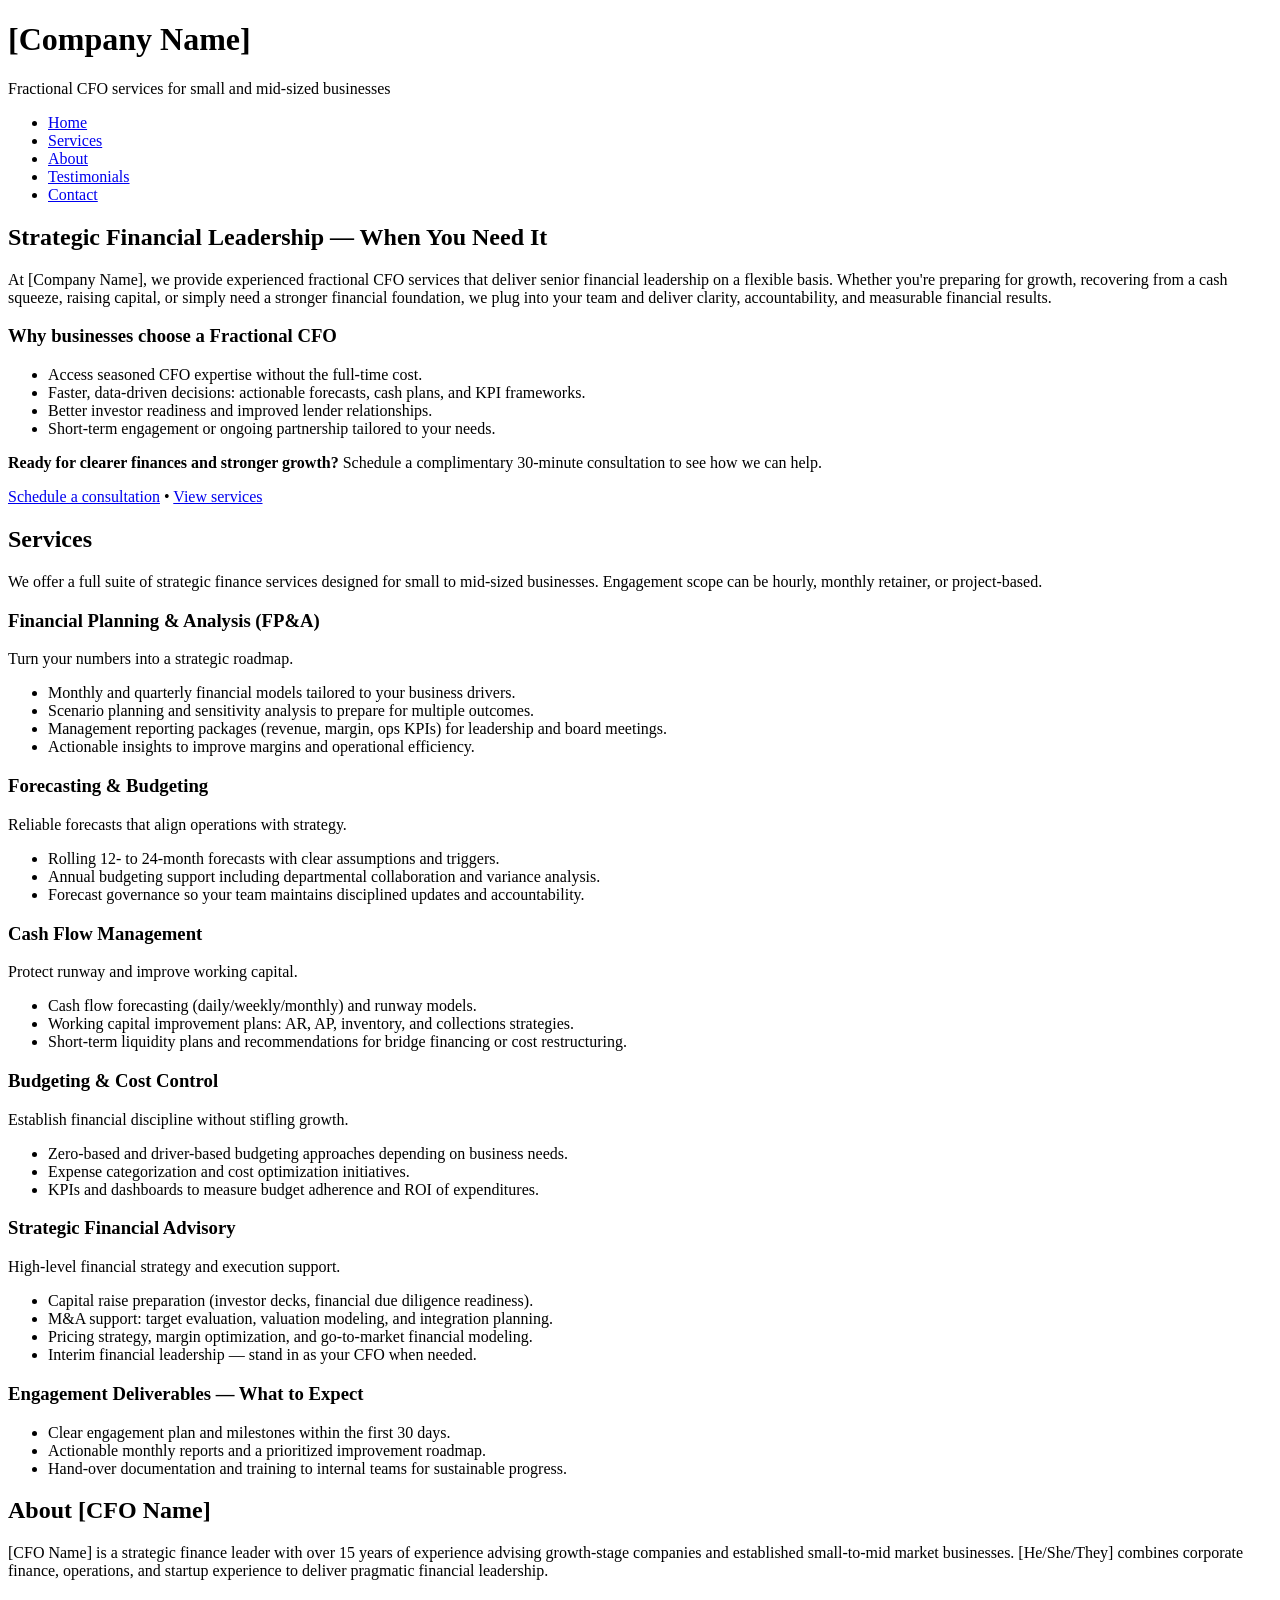
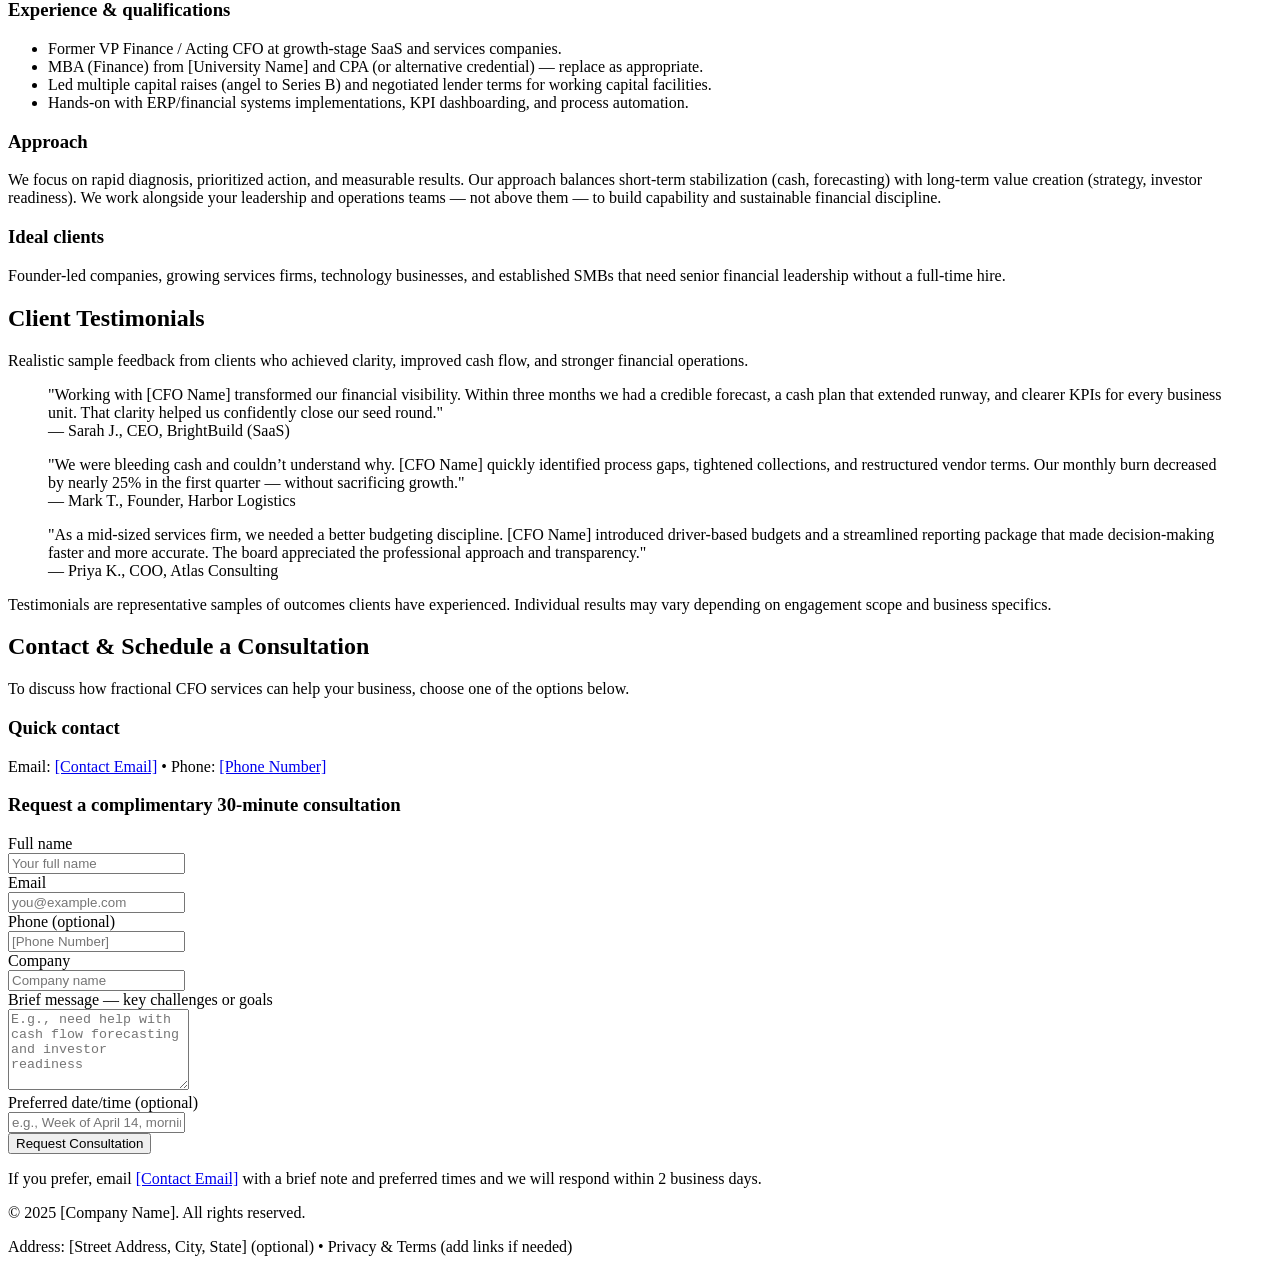
==== index.html @ fddc2f03 "Update and rename CFO Website.html to index.html" ====
<!doctype html>
<html lang="en">
<head>
  <meta charset="utf-8" />
  <meta name="viewport" content="width=device-width,initial-scale=1" />
  <title>Fractional CFO Services — [CFO Name] | [Company Name]</title>
  <meta name="description" content="Fractional CFO services for small and mid-sized businesses: financial planning, forecasting, cash flow management, budgeting, and strategic financial leadership. Schedule a consultation with [CFO Name] at [Company Name]." />
</head>
<body>
  <!-- Header / Navigation -->
  <header>
    <h1>[Company Name]</h1>
    <p>Fractional CFO services for small and mid-sized businesses</p>
    <nav aria-label="Main navigation">
      <ul>
        <li><a href="#home">Home</a></li>
        <li><a href="#services">Services</a></li>
        <li><a href="#about">About</a></li>
        <li><a href="#testimonials">Testimonials</a></li>
        <li><a href="#contact">Contact</a></li>
      </ul>
    </nav>
  </header>

  <main>
    <!-- Homepage -->
    <section id="home" aria-labelledby="home-heading">
      <h2 id="home-heading">Strategic Financial Leadership — When You Need It</h2>
      <p>
        At [Company Name], we provide experienced fractional CFO services that deliver senior financial leadership on a flexible basis.
        Whether you're preparing for growth, recovering from a cash squeeze, raising capital, or simply need a stronger financial foundation,
        we plug into your team and deliver clarity, accountability, and measurable financial results.
      </p>

      <h3>Why businesses choose a Fractional CFO</h3>
      <ul>
        <li>Access seasoned CFO expertise without the full-time cost.</li>
        <li>Faster, data-driven decisions: actionable forecasts, cash plans, and KPI frameworks.</li>
        <li>Better investor readiness and improved lender relationships.</li>
        <li>Short-term engagement or ongoing partnership tailored to your needs.</li>
      </ul>

      <p><strong>Ready for clearer finances and stronger growth?</strong> Schedule a complimentary 30-minute consultation to see how we can help.</p>
      <p>
        <a href="#contact">Schedule a consultation</a> • <a href="#services">View services</a>
      </p>
    </section>

    <!-- Services -->
    <section id="services" aria-labelledby="services-heading">
      <h2 id="services-heading">Services</h2>
      <p>We offer a full suite of strategic finance services designed for small to mid-sized businesses. Engagement scope can be hourly, monthly retainer, or project-based.</p>

      <article aria-labelledby="service-fin-plan">
        <h3 id="service-fin-plan">Financial Planning & Analysis (FP&A)</h3>
        <p>Turn your numbers into a strategic roadmap.</p>
        <ul>
          <li>Monthly and quarterly financial models tailored to your business drivers.</li>
          <li>Scenario planning and sensitivity analysis to prepare for multiple outcomes.</li>
          <li>Management reporting packages (revenue, margin, ops KPIs) for leadership and board meetings.</li>
          <li>Actionable insights to improve margins and operational efficiency.</li>
        </ul>
      </article>

      <article aria-labelledby="service-forecast">
        <h3 id="service-forecast">Forecasting & Budgeting</h3>
        <p>Reliable forecasts that align operations with strategy.</p>
        <ul>
          <li>Rolling 12- to 24-month forecasts with clear assumptions and triggers.</li>
          <li>Annual budgeting support including departmental collaboration and variance analysis.</li>
          <li>Forecast governance so your team maintains disciplined updates and accountability.</li>
        </ul>
      </article>

      <article aria-labelledby="service-cash">
        <h3 id="service-cash">Cash Flow Management</h3>
        <p>Protect runway and improve working capital.</p>
        <ul>
          <li>Cash flow forecasting (daily/weekly/monthly) and runway models.</li>
          <li>Working capital improvement plans: AR, AP, inventory, and collections strategies.</li>
          <li>Short-term liquidity plans and recommendations for bridge financing or cost restructuring.</li>
        </ul>
      </article>

      <article aria-labelledby="service-budgeting">
        <h3 id="service-budgeting">Budgeting & Cost Control</h3>
        <p>Establish financial discipline without stifling growth.</p>
        <ul>
          <li>Zero-based and driver-based budgeting approaches depending on business needs.</li>
          <li>Expense categorization and cost optimization initiatives.</li>
          <li>KPIs and dashboards to measure budget adherence and ROI of expenditures.</li>
        </ul>
      </article>

      <article aria-labelledby="service-strategic">
        <h3 id="service-strategic">Strategic Financial Advisory</h3>
        <p>High-level financial strategy and execution support.</p>
        <ul>
          <li>Capital raise preparation (investor decks, financial due diligence readiness).</li>
          <li>M&A support: target evaluation, valuation modeling, and integration planning.</li>
          <li>Pricing strategy, margin optimization, and go-to-market financial modeling.</li>
          <li>Interim financial leadership — stand in as your CFO when needed.</li>
        </ul>
      </article>

      <article aria-labelledby="service-deliverables">
        <h3 id="service-deliverables">Engagement Deliverables — What to Expect</h3>
        <ul>
          <li>Clear engagement plan and milestones within the first 30 days.</li>
          <li>Actionable monthly reports and a prioritized improvement roadmap.</li>
          <li>Hand-over documentation and training to internal teams for sustainable progress.</li>
        </ul>
      </article>
    </section>

    <!-- About -->
    <section id="about" aria-labelledby="about-heading">
      <h2 id="about-heading">About [CFO Name]</h2>
      <p>
        [CFO Name] is a strategic finance leader with over 15 years of experience advising growth-stage companies and established small-to-mid market businesses.
        [He/She/They] combines corporate finance, operations, and startup experience to deliver pragmatic financial leadership.
      </p>

      <h3>Experience & qualifications</h3>
      <ul>
        <li>Former VP Finance / Acting CFO at growth-stage SaaS and services companies.</li>
        <li>MBA (Finance) from [University Name] and CPA (or alternative credential) — replace as appropriate.</li>
        <li>Led multiple capital raises (angel to Series B) and negotiated lender terms for working capital facilities.</li>
        <li>Hands-on with ERP/financial systems implementations, KPI dashboarding, and process automation.</li>
      </ul>

      <h3>Approach</h3>
      <p>
        We focus on rapid diagnosis, prioritized action, and measurable results. Our approach balances short-term stabilization (cash, forecasting) with long-term value creation
        (strategy, investor readiness). We work alongside your leadership and operations teams — not above them — to build capability and sustainable financial discipline.
      </p>

      <h3>Ideal clients</h3>
      <p>
        Founder-led companies, growing services firms, technology businesses, and established SMBs that need senior financial leadership without a full-time hire.
      </p>
    </section>

    <!-- Testimonials -->
    <section id="testimonials" aria-labelledby="testimonials-heading">
      <h2 id="testimonials-heading">Client Testimonials</h2>
      <p>Realistic sample feedback from clients who achieved clarity, improved cash flow, and stronger financial operations.</p>

      <blockquote>
        "Working with [CFO Name] transformed our financial visibility. Within three months we had a credible forecast, a cash plan that extended runway, and clearer KPIs for every business unit. That clarity helped us confidently close our seed round."
        <footer>— Sarah J., CEO, BrightBuild (SaaS) </footer>
      </blockquote>

      <blockquote>
        "We were bleeding cash and couldn’t understand why. [CFO Name] quickly identified process gaps, tightened collections, and restructured vendor terms. Our monthly burn decreased by nearly 25% in the first quarter — without sacrificing growth."
        <footer>— Mark T., Founder, Harbor Logistics</footer>
      </blockquote>

      <blockquote>
        "As a mid-sized services firm, we needed a better budgeting discipline. [CFO Name] introduced driver-based budgets and a streamlined reporting package that made decision-making faster and more accurate. The board appreciated the professional approach and transparency."
        <footer>— Priya K., COO, Atlas Consulting</footer>
      </blockquote>

      <p>Testimonials are representative samples of outcomes clients have experienced. Individual results may vary depending on engagement scope and business specifics.</p>
    </section>

    <!-- Contact -->
    <section id="contact" aria-labelledby="contact-heading">
      <h2 id="contact-heading">Contact & Schedule a Consultation</h2>
      <p>To discuss how fractional CFO services can help your business, choose one of the options below.</p>

      <h3>Quick contact</h3>
      <p>Email: <a href="mailto:[Contact Email]">[Contact Email]</a> • Phone: <a href="tel:[Phone Number]">[Phone Number]</a></p>

      <h3>Request a complimentary 30-minute consultation</h3>
      <form method="post" action="" aria-label="Consultation request form">
        <div>
          <label for="name">Full name</label><br />
          <input id="name" name="name" type="text" placeholder="Your full name" required />
        </div>

        <div>
          <label for="email">Email</label><br />
          <input id="email" name="email" type="email" placeholder="you@example.com" required />
        </div>

        <div>
          <label for="phone">Phone (optional)</label><br />
          <input id="phone" name="phone" type="tel" placeholder="[Phone Number]" />
        </div>

        <div>
          <label for="company">Company</label><br />
          <input id="company" name="company" type="text" placeholder="Company name" />
        </div>

        <div>
          <label for="message">Brief message — key challenges or goals</label><br />
          <textarea id="message" name="message" rows="5" placeholder="E.g., need help with cash flow forecasting and investor readiness"></textarea>
        </div>

        <div>
          <label for="preferred">Preferred date/time (optional)</label><br />
          <input id="preferred" name="preferred" type="text" placeholder="e.g., Week of April 14, mornings" />
        </div>

        <div>
          <!-- Note: No action is specified; implement server handling or add mailto link as needed -->
          <button type="submit">Request Consultation</button>
        </div>
      </form>

      <p>If you prefer, email <a href="mailto:[Contact Email]">[Contact Email]</a> with a brief note and preferred times and we will respond within 2 business days.</p>
    </section>
  </main>

  <!-- Footer -->
  <footer>
    <p>&copy; <span id="year">2025</span> [Company Name]. All rights reserved.</p>
    <p>
      Address: [Street Address, City, State] (optional) • Privacy & Terms (add links if needed)
    </p>
  </footer>

  <!-- End of document -->
</body>
</html>
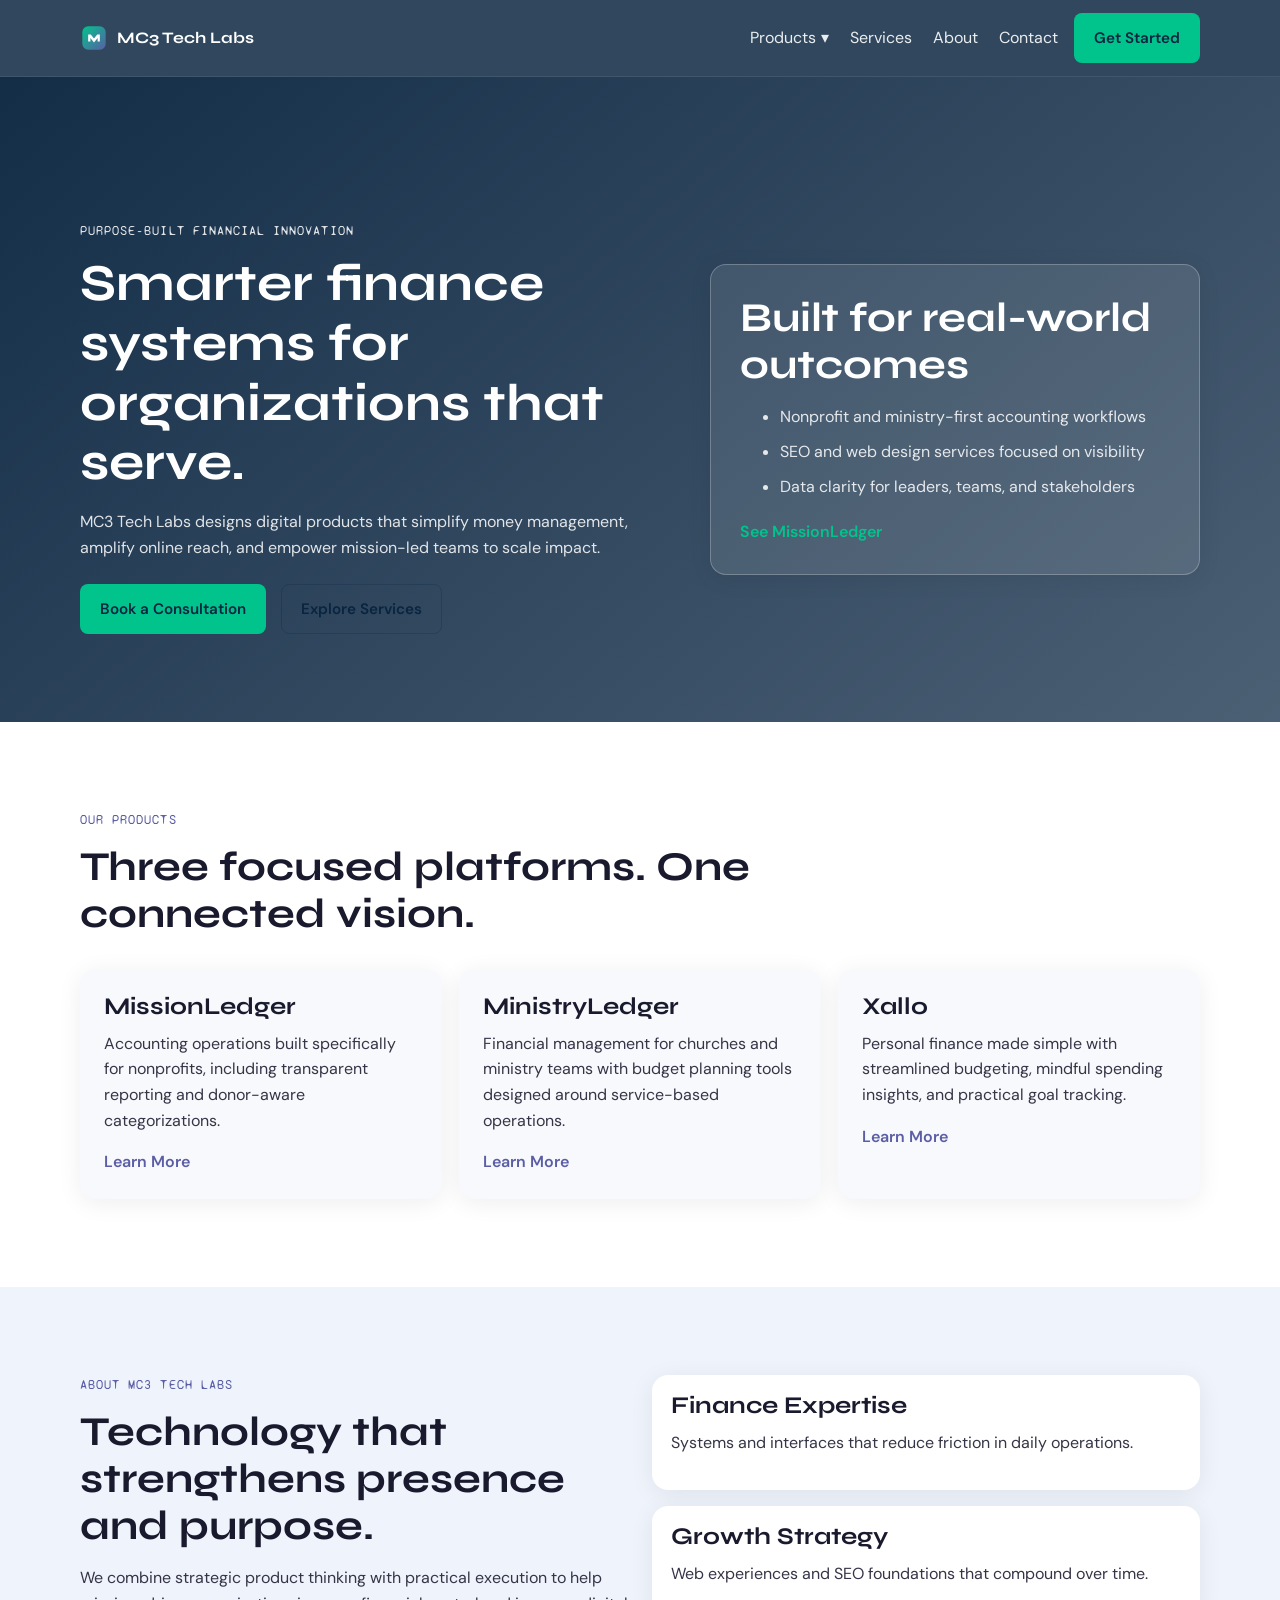
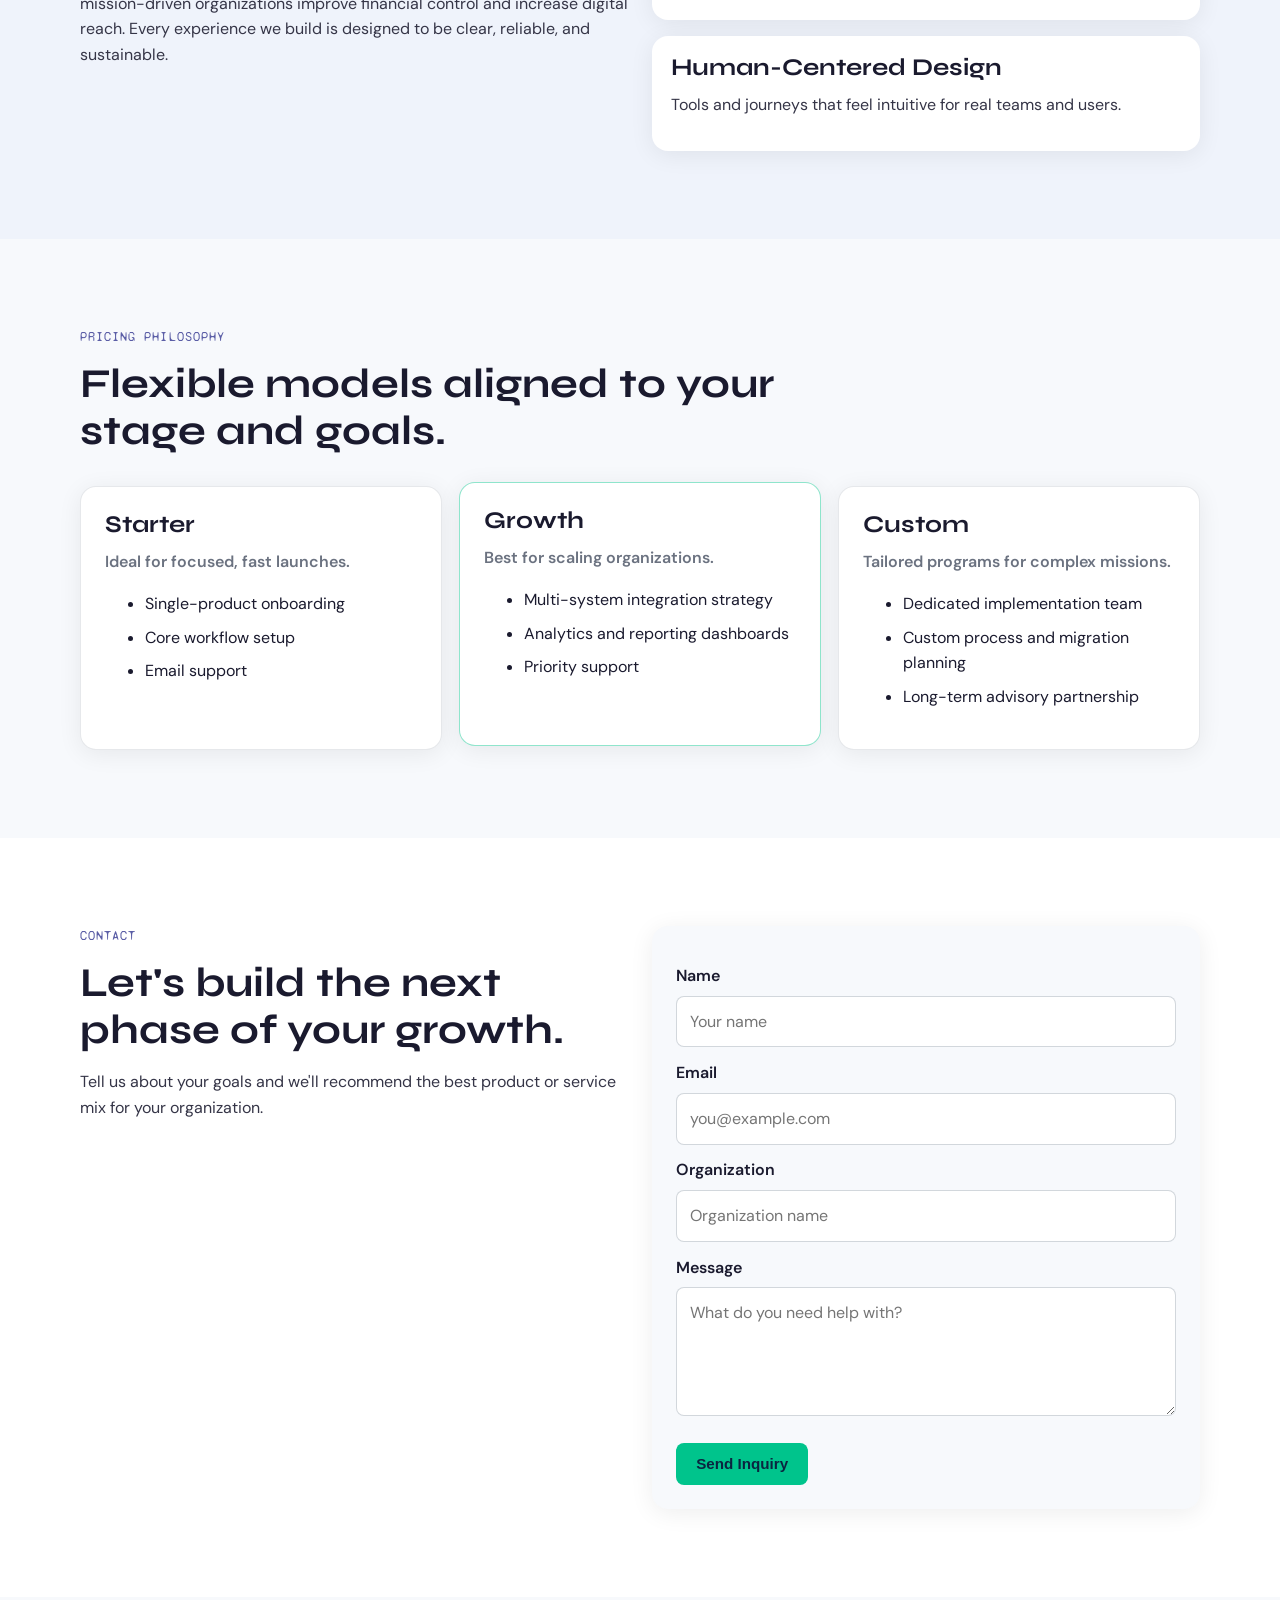
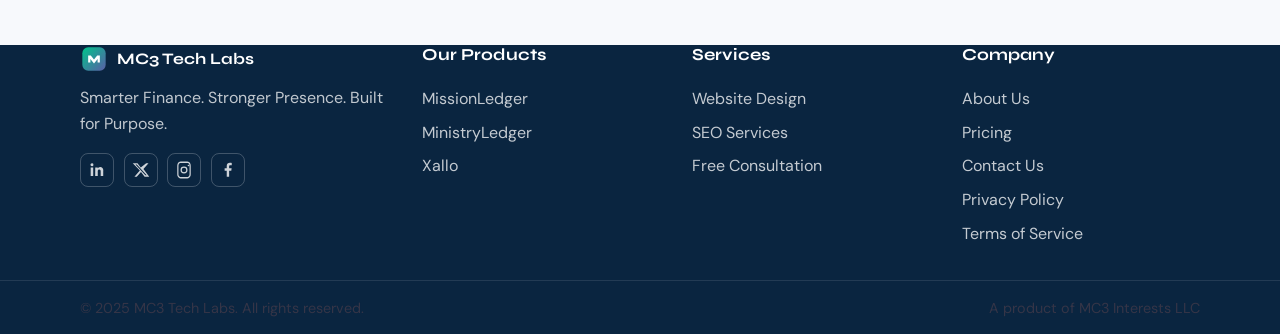
==== commit bffe9e1e: "Overwrite main with MC3 multi-page static website Co-authored-by: Mancil Carroll <revmancil@hotmail." ====
--- a/index.html
+++ b/index.html
@@ -1,227 +1,178 @@
-<!doctype html>
+<!DOCTYPE html>
 <html lang="en">
 <head>
-  <meta charset="utf-8" />
-  <meta name="viewport" content="width=device-width,initial-scale=1" />
-  <title>Fractional CFO Services — [CFO Name] | [Company Name]</title>
-  <meta name="description" content="Fractional CFO services for small and mid-sized businesses: financial planning, forecasting, cash flow management, budgeting, and strategic financial leadership. Schedule a consultation with [CFO Name] at [Company Name]." />
+  <meta charset="UTF-8">
+  <meta name="viewport" content="width=device-width, initial-scale=1.0">
+  <title>MC3 Tech Labs | Purpose-Built Financial Technology</title>
+  <meta name="description" content="MC3 Tech Labs builds practical finance and growth software for nonprofits, churches, and purpose-driven teams.">
+  <link rel="stylesheet" href="./css/shared.css">
+  <link rel="stylesheet" href="./css/home.css">
 </head>
-<body>
-  <!-- Header / Navigation -->
-  <header>
-    <h1>[Company Name]</h1>
-    <p>Fractional CFO services for small and mid-sized businesses</p>
-    <nav aria-label="Main navigation">
-      <ul>
-        <li><a href="#home">Home</a></li>
-        <li><a href="#services">Services</a></li>
-        <li><a href="#about">About</a></li>
-        <li><a href="#testimonials">Testimonials</a></li>
-        <li><a href="#contact">Contact</a></li>
-      </ul>
-    </nav>
-  </header>
+<body data-page="home">
+  <div id="nav-root"></div>
 
   <main>
-    <!-- Homepage -->
-    <section id="home" aria-labelledby="home-heading">
-      <h2 id="home-heading">Strategic Financial Leadership — When You Need It</h2>
-      <p>
-        At [Company Name], we provide experienced fractional CFO services that deliver senior financial leadership on a flexible basis.
-        Whether you're preparing for growth, recovering from a cash squeeze, raising capital, or simply need a stronger financial foundation,
-        we plug into your team and deliver clarity, accountability, and measurable financial results.
-      </p>
-
-      <h3>Why businesses choose a Fractional CFO</h3>
-      <ul>
-        <li>Access seasoned CFO expertise without the full-time cost.</li>
-        <li>Faster, data-driven decisions: actionable forecasts, cash plans, and KPI frameworks.</li>
-        <li>Better investor readiness and improved lender relationships.</li>
-        <li>Short-term engagement or ongoing partnership tailored to your needs.</li>
-      </ul>
-
-      <p><strong>Ready for clearer finances and stronger growth?</strong> Schedule a complimentary 30-minute consultation to see how we can help.</p>
-      <p>
-        <a href="#contact">Schedule a consultation</a> • <a href="#services">View services</a>
-      </p>
+    <section class="home-hero section-pad">
+      <div class="container hero-grid">
+        <div class="hero-copy reveal">
+          <p class="eyebrow">Purpose-Built Financial Innovation</p>
+          <h1>Smarter finance systems for organizations that serve.</h1>
+          <p>
+            MC3 Tech Labs designs digital products that simplify money management,
+            amplify online reach, and empower mission-led teams to scale impact.
+          </p>
+          <div class="hero-actions">
+            <a class="btn btn-accent" href="/index.html#contact">Book a Consultation</a>
+            <a class="btn btn-outline" href="/services.html">Explore Services</a>
+          </div>
+        </div>
+        <div class="hero-card reveal">
+          <h2>Built for real-world outcomes</h2>
+          <ul>
+            <li>Nonprofit and ministry-first accounting workflows</li>
+            <li>SEO and web design services focused on visibility</li>
+            <li>Data clarity for leaders, teams, and stakeholders</li>
+          </ul>
+          <a href="/missionledger.html" class="hero-inline-link">See MissionLedger</a>
+        </div>
+      </div>
     </section>
 
-    <!-- Services -->
-    <section id="services" aria-labelledby="services-heading">
-      <h2 id="services-heading">Services</h2>
-      <p>We offer a full suite of strategic finance services designed for small to mid-sized businesses. Engagement scope can be hourly, monthly retainer, or project-based.</p>
-
-      <article aria-labelledby="service-fin-plan">
-        <h3 id="service-fin-plan">Financial Planning & Analysis (FP&A)</h3>
-        <p>Turn your numbers into a strategic roadmap.</p>
-        <ul>
-          <li>Monthly and quarterly financial models tailored to your business drivers.</li>
-          <li>Scenario planning and sensitivity analysis to prepare for multiple outcomes.</li>
-          <li>Management reporting packages (revenue, margin, ops KPIs) for leadership and board meetings.</li>
-          <li>Actionable insights to improve margins and operational efficiency.</li>
-        </ul>
-      </article>
-
-      <article aria-labelledby="service-forecast">
-        <h3 id="service-forecast">Forecasting & Budgeting</h3>
-        <p>Reliable forecasts that align operations with strategy.</p>
-        <ul>
-          <li>Rolling 12- to 24-month forecasts with clear assumptions and triggers.</li>
-          <li>Annual budgeting support including departmental collaboration and variance analysis.</li>
-          <li>Forecast governance so your team maintains disciplined updates and accountability.</li>
-        </ul>
-      </article>
-
-      <article aria-labelledby="service-cash">
-        <h3 id="service-cash">Cash Flow Management</h3>
-        <p>Protect runway and improve working capital.</p>
-        <ul>
-          <li>Cash flow forecasting (daily/weekly/monthly) and runway models.</li>
-          <li>Working capital improvement plans: AR, AP, inventory, and collections strategies.</li>
-          <li>Short-term liquidity plans and recommendations for bridge financing or cost restructuring.</li>
-        </ul>
-      </article>
-
-      <article aria-labelledby="service-budgeting">
-        <h3 id="service-budgeting">Budgeting & Cost Control</h3>
-        <p>Establish financial discipline without stifling growth.</p>
-        <ul>
-          <li>Zero-based and driver-based budgeting approaches depending on business needs.</li>
-          <li>Expense categorization and cost optimization initiatives.</li>
-          <li>KPIs and dashboards to measure budget adherence and ROI of expenditures.</li>
-        </ul>
-      </article>
-
-      <article aria-labelledby="service-strategic">
-        <h3 id="service-strategic">Strategic Financial Advisory</h3>
-        <p>High-level financial strategy and execution support.</p>
-        <ul>
-          <li>Capital raise preparation (investor decks, financial due diligence readiness).</li>
-          <li>M&A support: target evaluation, valuation modeling, and integration planning.</li>
-          <li>Pricing strategy, margin optimization, and go-to-market financial modeling.</li>
-          <li>Interim financial leadership — stand in as your CFO when needed.</li>
-        </ul>
-      </article>
-
-      <article aria-labelledby="service-deliverables">
-        <h3 id="service-deliverables">Engagement Deliverables — What to Expect</h3>
-        <ul>
-          <li>Clear engagement plan and milestones within the first 30 days.</li>
-          <li>Actionable monthly reports and a prioritized improvement roadmap.</li>
-          <li>Hand-over documentation and training to internal teams for sustainable progress.</li>
-        </ul>
-      </article>
+    <section class="products section-pad" id="products">
+      <div class="container">
+        <div class="section-head reveal">
+          <p class="eyebrow">Our Products</p>
+          <h2>Three focused platforms. One connected vision.</h2>
+        </div>
+        <div class="product-grid">
+          <article class="product-card reveal">
+            <h3>MissionLedger</h3>
+            <p>
+              Accounting operations built specifically for nonprofits, including
+              transparent reporting and donor-aware categorizations.
+            </p>
+            <a href="/missionledger.html">Learn More</a>
+          </article>
+          <article class="product-card reveal">
+            <h3>MinistryLedger</h3>
+            <p>
+              Financial management for churches and ministry teams with budget
+              planning tools designed around service-based operations.
+            </p>
+            <a href="/ministryledger.html">Learn More</a>
+          </article>
+          <article class="product-card reveal">
+            <h3>Xallo</h3>
+            <p>
+              Personal finance made simple with streamlined budgeting, mindful
+              spending insights, and practical goal tracking.
+            </p>
+            <a href="/xallo.html">Learn More</a>
+          </article>
+        </div>
+      </div>
     </section>
 
-    <!-- About -->
-    <section id="about" aria-labelledby="about-heading">
-      <h2 id="about-heading">About [CFO Name]</h2>
-      <p>
-        [CFO Name] is a strategic finance leader with over 15 years of experience advising growth-stage companies and established small-to-mid market businesses.
-        [He/She/They] combines corporate finance, operations, and startup experience to deliver pragmatic financial leadership.
-      </p>
-
-      <h3>Experience & qualifications</h3>
-      <ul>
-        <li>Former VP Finance / Acting CFO at growth-stage SaaS and services companies.</li>
-        <li>MBA (Finance) from [University Name] and CPA (or alternative credential) — replace as appropriate.</li>
-        <li>Led multiple capital raises (angel to Series B) and negotiated lender terms for working capital facilities.</li>
-        <li>Hands-on with ERP/financial systems implementations, KPI dashboarding, and process automation.</li>
-      </ul>
-
-      <h3>Approach</h3>
-      <p>
-        We focus on rapid diagnosis, prioritized action, and measurable results. Our approach balances short-term stabilization (cash, forecasting) with long-term value creation
-        (strategy, investor readiness). We work alongside your leadership and operations teams — not above them — to build capability and sustainable financial discipline.
-      </p>
-
-      <h3>Ideal clients</h3>
-      <p>
-        Founder-led companies, growing services firms, technology businesses, and established SMBs that need senior financial leadership without a full-time hire.
-      </p>
+    <section class="about section-pad" id="about">
+      <div class="container about-grid">
+        <div class="reveal">
+          <p class="eyebrow">About MC3 Tech Labs</p>
+          <h2>Technology that strengthens presence and purpose.</h2>
+          <p>
+            We combine strategic product thinking with practical execution to
+            help mission-driven organizations improve financial control and
+            increase digital reach. Every experience we build is designed to be
+            clear, reliable, and sustainable.
+          </p>
+        </div>
+        <div class="about-points reveal">
+          <div>
+            <h3>Finance Expertise</h3>
+            <p>Systems and interfaces that reduce friction in daily operations.</p>
+          </div>
+          <div>
+            <h3>Growth Strategy</h3>
+            <p>Web experiences and SEO foundations that compound over time.</p>
+          </div>
+          <div>
+            <h3>Human-Centered Design</h3>
+            <p>Tools and journeys that feel intuitive for real teams and users.</p>
+          </div>
+        </div>
+      </div>
     </section>
 
-    <!-- Testimonials -->
-    <section id="testimonials" aria-labelledby="testimonials-heading">
-      <h2 id="testimonials-heading">Client Testimonials</h2>
-      <p>Realistic sample feedback from clients who achieved clarity, improved cash flow, and stronger financial operations.</p>
-
-      <blockquote>
-        "Working with [CFO Name] transformed our financial visibility. Within three months we had a credible forecast, a cash plan that extended runway, and clearer KPIs for every business unit. That clarity helped us confidently close our seed round."
-        <footer>— Sarah J., CEO, BrightBuild (SaaS) </footer>
-      </blockquote>
-
-      <blockquote>
-        "We were bleeding cash and couldn’t understand why. [CFO Name] quickly identified process gaps, tightened collections, and restructured vendor terms. Our monthly burn decreased by nearly 25% in the first quarter — without sacrificing growth."
-        <footer>— Mark T., Founder, Harbor Logistics</footer>
-      </blockquote>
-
-      <blockquote>
-        "As a mid-sized services firm, we needed a better budgeting discipline. [CFO Name] introduced driver-based budgets and a streamlined reporting package that made decision-making faster and more accurate. The board appreciated the professional approach and transparency."
-        <footer>— Priya K., COO, Atlas Consulting</footer>
-      </blockquote>
-
-      <p>Testimonials are representative samples of outcomes clients have experienced. Individual results may vary depending on engagement scope and business specifics.</p>
+    <section class="pricing section-pad" id="pricing">
+      <div class="container">
+        <div class="section-head reveal">
+          <p class="eyebrow">Pricing Philosophy</p>
+          <h2>Flexible models aligned to your stage and goals.</h2>
+        </div>
+        <div class="pricing-grid">
+          <article class="pricing-card reveal">
+            <h3>Starter</h3>
+            <p class="price-label">Ideal for focused, fast launches.</p>
+            <ul>
+              <li>Single-product onboarding</li>
+              <li>Core workflow setup</li>
+              <li>Email support</li>
+            </ul>
+          </article>
+          <article class="pricing-card reveal featured">
+            <h3>Growth</h3>
+            <p class="price-label">Best for scaling organizations.</p>
+            <ul>
+              <li>Multi-system integration strategy</li>
+              <li>Analytics and reporting dashboards</li>
+              <li>Priority support</li>
+            </ul>
+          </article>
+          <article class="pricing-card reveal">
+            <h3>Custom</h3>
+            <p class="price-label">Tailored programs for complex missions.</p>
+            <ul>
+              <li>Dedicated implementation team</li>
+              <li>Custom process and migration planning</li>
+              <li>Long-term advisory partnership</li>
+            </ul>
+          </article>
+        </div>
+      </div>
     </section>
 
-    <!-- Contact -->
-    <section id="contact" aria-labelledby="contact-heading">
-      <h2 id="contact-heading">Contact & Schedule a Consultation</h2>
-      <p>To discuss how fractional CFO services can help your business, choose one of the options below.</p>
+    <section class="contact section-pad" id="contact">
+      <div class="container contact-grid">
+        <div class="reveal">
+          <p class="eyebrow">Contact</p>
+          <h2>Let's build the next phase of your growth.</h2>
+          <p>
+            Tell us about your goals and we'll recommend the best product or
+            service mix for your organization.
+          </p>
+        </div>
+        <form class="contact-form reveal" action="#" method="post">
+          <label for="name">Name</label>
+          <input id="name" name="name" type="text" placeholder="Your name" required>
 
-      <h3>Quick contact</h3>
-      <p>Email: <a href="mailto:[Contact Email]">[Contact Email]</a> • Phone: <a href="tel:[Phone Number]">[Phone Number]</a></p>
+          <label for="email">Email</label>
+          <input id="email" name="email" type="email" placeholder="you@example.com" required>
 
-      <h3>Request a complimentary 30-minute consultation</h3>
-      <form method="post" action="" aria-label="Consultation request form">
-        <div>
-          <label for="name">Full name</label><br />
-          <input id="name" name="name" type="text" placeholder="Your full name" required />
-        </div>
+          <label for="organization">Organization</label>
+          <input id="organization" name="organization" type="text" placeholder="Organization name">
 
-        <div>
-          <label for="email">Email</label><br />
-          <input id="email" name="email" type="email" placeholder="you@example.com" required />
-        </div>
+          <label for="message">Message</label>
+          <textarea id="message" name="message" rows="4" placeholder="What do you need help with?" required></textarea>
 
-        <div>
-          <label for="phone">Phone (optional)</label><br />
-          <input id="phone" name="phone" type="tel" placeholder="[Phone Number]" />
-        </div>
-
-        <div>
-          <label for="company">Company</label><br />
-          <input id="company" name="company" type="text" placeholder="Company name" />
-        </div>
-
-        <div>
-          <label for="message">Brief message — key challenges or goals</label><br />
-          <textarea id="message" name="message" rows="5" placeholder="E.g., need help with cash flow forecasting and investor readiness"></textarea>
-        </div>
-
-        <div>
-          <label for="preferred">Preferred date/time (optional)</label><br />
-          <input id="preferred" name="preferred" type="text" placeholder="e.g., Week of April 14, mornings" />
-        </div>
-
-        <div>
-          <!-- Note: No action is specified; implement server handling or add mailto link as needed -->
-          <button type="submit">Request Consultation</button>
-        </div>
-      </form>
-
-      <p>If you prefer, email <a href="mailto:[Contact Email]">[Contact Email]</a> with a brief note and preferred times and we will respond within 2 business days.</p>
+          <button class="btn btn-accent" type="submit">Send Inquiry</button>
+        </form>
+      </div>
     </section>
   </main>
 
-  <!-- Footer -->
-  <footer>
-    <p>&copy; <span id="year">2025</span> [Company Name]. All rights reserved.</p>
-    <p>
-      Address: [Street Address, City, State] (optional) • Privacy & Terms (add links if needed)
-    </p>
-  </footer>
+  <div id="footer-root"></div>
 
-  <!-- End of document -->
+  <script src="./js/nav.js" defer></script>
+  <script src="./js/footer.js" defer></script>
+  <script src="./js/scroll.js" defer></script>
 </body>
 </html>
--- a/css/shared.css
+++ b/css/shared.css
@@ -0,0 +1,580 @@
+@import url('https://fonts.googleapis.com/css2?family=Syne:wght@400;600;700;800&family=Syne+Mono&family=DM+Sans:wght@300;400;500;600&family=Cormorant+Garamond:wght@400;600;700&family=Source+Sans+3:wght@300;400;600&family=Space+Grotesk:wght@400;500;700&family=DM+Mono&display=swap');
+
+:root {
+  --color-primary: #0A2540;
+  --color-accent: #00C48C;
+  --color-highlight: #F5A623;
+  --color-indigo: #5B5EA6;
+  --color-bg: #F7F9FC;
+  --color-text: #1A1A2E;
+  --color-white: #FFFFFF;
+  --color-muted: #6B7280;
+
+  --font-display: "Syne", sans-serif;
+  --font-body: "DM Sans", sans-serif;
+  --font-mono: "Syne Mono", monospace;
+
+  --shadow-card: 0 4px 24px rgba(0, 0, 0, 0.07);
+  --shadow-card-hover: 0 20px 40px rgba(0, 0, 0, 0.13);
+  --radius-card: 16px;
+  --radius-btn: 8px;
+  --transition: all 0.3s ease;
+}
+
+*,
+*::before,
+*::after {
+  box-sizing: border-box;
+}
+
+html {
+  scroll-behavior: smooth;
+}
+
+body {
+  margin: 0;
+  font-family: var(--font-body);
+  color: var(--color-text);
+  background: var(--color-bg);
+  line-height: 1.6;
+}
+
+img {
+  max-width: 100%;
+  display: block;
+}
+
+a {
+  color: inherit;
+  text-decoration: none;
+}
+
+main {
+  overflow-x: clip;
+}
+
+.container {
+  width: min(1120px, 92%);
+  margin: 0 auto;
+}
+
+.section-pad {
+  padding: 5.5rem 0;
+}
+
+.eyebrow {
+  margin: 0 0 0.75rem;
+  font-family: var(--font-mono);
+  text-transform: uppercase;
+  letter-spacing: 0.08em;
+  color: var(--color-indigo);
+  font-size: 0.82rem;
+}
+
+h1,
+h2,
+h3 {
+  font-family: var(--font-display);
+  line-height: 1.15;
+  margin-top: 0;
+}
+
+h1 {
+  font-size: clamp(2rem, 4vw, 3.35rem);
+  margin-bottom: 1rem;
+}
+
+h2 {
+  font-size: clamp(1.75rem, 3.2vw, 2.6rem);
+  margin-bottom: 1rem;
+}
+
+h3 {
+  font-size: clamp(1.1rem, 2.1vw, 1.5rem);
+  margin-bottom: 0.65rem;
+}
+
+p {
+  margin-top: 0;
+  color: color-mix(in srgb, var(--color-text) 88%, white);
+}
+
+ul,
+ol {
+  margin-top: 0;
+}
+
+.btn {
+  display: inline-flex;
+  align-items: center;
+  justify-content: center;
+  gap: 0.45rem;
+  border-radius: var(--radius-btn);
+  padding: 0.72rem 1.2rem;
+  font-weight: 600;
+  font-size: 0.95rem;
+  border: 1px solid transparent;
+  cursor: pointer;
+  transition: var(--transition);
+}
+
+.btn-accent {
+  background: var(--color-accent);
+  color: var(--color-primary);
+}
+
+.btn-accent:hover {
+  transform: translateY(-1px);
+  box-shadow: 0 12px 24px rgba(0, 196, 140, 0.3);
+}
+
+.btn-outline {
+  border-color: rgba(10, 37, 64, 0.25);
+  color: var(--color-primary);
+  background: transparent;
+}
+
+.btn-outline:hover {
+  background: rgba(10, 37, 64, 0.08);
+}
+
+.section-head {
+  max-width: 760px;
+  margin-bottom: 2rem;
+}
+
+.card {
+  background: var(--color-white);
+  border-radius: var(--radius-card);
+  box-shadow: var(--shadow-card);
+  border: 1px solid rgba(10, 37, 64, 0.08);
+  transition: var(--transition);
+}
+
+.card:hover {
+  transform: translateY(-4px);
+  box-shadow: var(--shadow-card-hover);
+}
+
+.navbar {
+  position: sticky;
+  top: 0;
+  z-index: 1000;
+  width: 100%;
+  background: rgba(10, 37, 64, 0.84);
+  border-bottom: 1px solid rgba(255, 255, 255, 0.08);
+  transition: var(--transition);
+}
+
+.navbar.scrolled {
+  backdrop-filter: blur(12px);
+  background: rgba(10, 37, 64, 0.92);
+  box-shadow: 0 10px 30px rgba(7, 18, 32, 0.35);
+}
+
+.nav-inner {
+  width: min(1120px, 92%);
+  margin: 0 auto;
+  min-height: 76px;
+  display: flex;
+  align-items: center;
+  gap: 1rem;
+}
+
+.nav-logo {
+  display: inline-flex;
+  align-items: center;
+  gap: 0.55rem;
+  color: var(--color-white);
+  font-family: var(--font-display);
+  font-weight: 700;
+}
+
+.nav-logo svg {
+  width: 28px;
+  height: 28px;
+  color: var(--color-accent);
+}
+
+.nav-links {
+  margin: 0 0 0 auto;
+  list-style: none;
+  display: flex;
+  align-items: center;
+  gap: 1.3rem;
+  padding: 0;
+}
+
+.nav-link {
+  border: 0;
+  background: transparent;
+  color: rgba(255, 255, 255, 0.9);
+  font: inherit;
+  cursor: pointer;
+  position: relative;
+  display: inline-flex;
+  align-items: center;
+  gap: 0.35rem;
+  padding: 0.2rem 0;
+  transition: var(--transition);
+}
+
+.nav-link:hover {
+  color: var(--color-accent);
+}
+
+.nav-link.active {
+  color: var(--color-accent);
+  border-bottom: 2px solid var(--color-accent);
+}
+
+.nav-dropdown {
+  position: relative;
+}
+
+.chevron {
+  transition: transform 0.25s ease;
+}
+
+.nav-dropdown.open .chevron {
+  transform: rotate(180deg);
+}
+
+.dropdown-menu {
+  position: absolute;
+  top: calc(100% + 0.8rem);
+  left: 0;
+  width: 300px;
+  border-radius: 14px;
+  padding: 0.55rem;
+  background: var(--color-white);
+  box-shadow: 0 22px 48px rgba(10, 37, 64, 0.28);
+  border: 1px solid rgba(10, 37, 64, 0.08);
+  opacity: 0;
+  transform: translateY(-10px);
+  pointer-events: none;
+  transition: opacity 0.25s ease, transform 0.25s ease;
+}
+
+.nav-dropdown.open .dropdown-menu {
+  opacity: 1;
+  transform: translateY(0);
+  pointer-events: auto;
+}
+
+.dropdown-menu a {
+  display: grid;
+  gap: 0.2rem;
+  padding: 0.7rem 0.8rem;
+  border-radius: 10px;
+  transition: var(--transition);
+}
+
+.dropdown-menu a:hover,
+.dropdown-menu a.active {
+  background: rgba(91, 94, 166, 0.08);
+}
+
+.dropdown-menu a.active .dropdown-label {
+  color: var(--color-accent);
+}
+
+.dropdown-label {
+  font-weight: 700;
+  color: var(--color-primary);
+}
+
+.dropdown-sub {
+  color: var(--color-muted);
+  font-size: 0.88rem;
+}
+
+.hamburger {
+  display: none;
+  width: 44px;
+  height: 44px;
+  border: 0;
+  border-radius: 8px;
+  background: rgba(255, 255, 255, 0.12);
+  align-items: center;
+  justify-content: center;
+  flex-direction: column;
+  gap: 5px;
+  cursor: pointer;
+}
+
+.hamburger span {
+  width: 20px;
+  height: 2px;
+  background: var(--color-white);
+  border-radius: 4px;
+  transition: var(--transition);
+}
+
+.hamburger.is-active span:nth-child(1) {
+  transform: translateY(7px) rotate(45deg);
+}
+
+.hamburger.is-active span:nth-child(2) {
+  opacity: 0;
+}
+
+.hamburger.is-active span:nth-child(3) {
+  transform: translateY(-7px) rotate(-45deg);
+}
+
+.mobile-menu {
+  max-height: 0;
+  overflow: hidden;
+  opacity: 0;
+  transform: translateY(-8px);
+  transition: max-height 0.35s ease, opacity 0.3s ease, transform 0.3s ease;
+  background: rgba(10, 37, 64, 0.98);
+}
+
+.mobile-menu.menu-open {
+  max-height: 90vh;
+  opacity: 1;
+  transform: translateY(0);
+}
+
+.mobile-menu-inner {
+  width: min(1120px, 92%);
+  margin: 0 auto;
+  padding: 0.6rem 0 1rem;
+  display: grid;
+  gap: 0.45rem;
+}
+
+.mobile-link,
+.mobile-products-trigger {
+  color: rgba(255, 255, 255, 0.9);
+  padding: 0.72rem 0.3rem;
+  border-bottom: 1px solid rgba(255, 255, 255, 0.12);
+  font-weight: 500;
+  display: flex;
+  justify-content: space-between;
+  align-items: center;
+  transition: var(--transition);
+}
+
+.mobile-products-trigger {
+  border: 0;
+  background: transparent;
+  width: 100%;
+  font: inherit;
+  cursor: pointer;
+}
+
+.mobile-products-panel {
+  display: grid;
+  gap: 0.25rem;
+  max-height: 0;
+  overflow: hidden;
+  transition: max-height 0.28s ease;
+}
+
+.mobile-products.open .mobile-products-panel {
+  max-height: 260px;
+}
+
+.mobile-products.open .chevron {
+  transform: rotate(180deg);
+}
+
+.mobile-products-panel a {
+  color: rgba(255, 255, 255, 0.78);
+  padding: 0.55rem 0.65rem;
+  border-left: 2px solid rgba(255, 255, 255, 0.24);
+  margin-left: 0.25rem;
+  transition: var(--transition);
+}
+
+.mobile-link:hover,
+.mobile-products-trigger:hover,
+.mobile-products-panel a:hover,
+.mobile-link.active,
+.mobile-products-panel a.active {
+  color: var(--color-accent);
+}
+
+.site-footer {
+  background: var(--color-primary);
+  color: rgba(255, 255, 255, 0.75);
+  margin-top: 3rem;
+}
+
+.footer-inner {
+  width: min(1120px, 92%);
+  margin: 0 auto;
+  padding: 3.6rem 0 1.2rem;
+}
+
+.footer-grid {
+  display: grid;
+  grid-template-columns: 1.3fr repeat(3, 1fr);
+  gap: 2rem;
+}
+
+.footer-brand .nav-logo {
+  margin-bottom: 0.8rem;
+}
+
+.footer-brand p {
+  margin-bottom: 1rem;
+  color: rgba(255, 255, 255, 0.75);
+}
+
+.socials {
+  display: flex;
+  align-items: center;
+  gap: 0.6rem;
+}
+
+.socials a {
+  width: 34px;
+  height: 34px;
+  border-radius: 8px;
+  display: inline-flex;
+  align-items: center;
+  justify-content: center;
+  color: rgba(255, 255, 255, 0.8);
+  border: 1px solid rgba(255, 255, 255, 0.22);
+  transition: var(--transition);
+}
+
+.socials a svg {
+  width: 18px;
+  height: 18px;
+}
+
+.socials a:hover {
+  color: var(--color-accent);
+  border-color: var(--color-accent);
+  transform: translateY(-2px);
+}
+
+.footer-logo {
+  display: inline-flex;
+  align-items: center;
+  gap: 0.55rem;
+  color: var(--color-white);
+  font-family: var(--font-display);
+  font-weight: 700;
+  margin-bottom: 0.8rem;
+}
+
+.footer-logo svg {
+  width: 28px;
+  height: 28px;
+}
+
+.social-links {
+  display: flex;
+  align-items: center;
+  gap: 0.6rem;
+}
+
+.social-links a {
+  width: 34px;
+  height: 34px;
+  border-radius: 8px;
+  display: inline-flex;
+  align-items: center;
+  justify-content: center;
+  color: rgba(255, 255, 255, 0.8);
+  border: 1px solid rgba(255, 255, 255, 0.22);
+  transition: var(--transition);
+}
+
+.social-links a svg {
+  width: 18px;
+  height: 18px;
+  fill: currentColor;
+}
+
+.social-links a:hover {
+  color: var(--color-accent);
+  border-color: var(--color-accent);
+  transform: translateY(-2px);
+}
+
+.footer-col h3 {
+  color: var(--color-white);
+  margin-bottom: 0.9rem;
+  font-size: 1.05rem;
+}
+
+.footer-col ul {
+  list-style: none;
+  padding: 0;
+  margin: 0;
+  display: grid;
+  gap: 0.5rem;
+}
+
+.footer-col a {
+  color: rgba(255, 255, 255, 0.76);
+}
+
+.footer-col a:hover {
+  color: var(--color-accent);
+}
+
+.footer-bottom {
+  margin-top: 2.1rem;
+  padding-top: 1rem;
+  border-top: 1px solid rgba(255, 255, 255, 0.1);
+}
+
+.footer-bottom-inner {
+  display: flex;
+  flex-wrap: wrap;
+  justify-content: space-between;
+  gap: 0.5rem 1rem;
+  color: rgba(255, 255, 255, 0.66);
+  font-size: 0.9rem;
+}
+
+.footer-col {
+  display: grid;
+  align-content: start;
+  gap: 0.5rem;
+}
+
+.reveal {
+  opacity: 0;
+  transform: translateY(28px);
+  transition: opacity 0.55s ease, transform 0.55s ease;
+}
+
+.reveal.show {
+  opacity: 1;
+  transform: translateY(0);
+}
+
+@media (max-width: 960px) {
+  .nav-links,
+  .nav-inner > .btn-accent {
+    display: none;
+  }
+
+  .hamburger {
+    display: inline-flex;
+    margin-left: auto;
+  }
+
+  .footer-grid {
+    grid-template-columns: repeat(2, minmax(0, 1fr));
+  }
+}
+
+@media (max-width: 700px) {
+  .section-pad {
+    padding: 4.5rem 0;
+  }
+
+  .footer-grid {
+    grid-template-columns: 1fr;
+  }
+}
--- a/css/home.css
+++ b/css/home.css
@@ -0,0 +1,194 @@
+.home-hero {
+  padding-top: 8rem;
+  background: linear-gradient(140deg, rgba(10, 37, 64, 0.96), rgba(10, 37, 64, 0.72));
+  color: var(--color-white);
+}
+
+.hero-grid {
+  display: grid;
+  grid-template-columns: 1.1fr 0.9fr;
+  gap: 2rem;
+  align-items: center;
+}
+
+.hero-copy h1 {
+  font-size: clamp(2rem, 5vw, 3.25rem);
+}
+
+.hero-copy p {
+  color: rgba(255, 255, 255, 0.86);
+  margin-top: 1rem;
+}
+
+.hero-actions {
+  display: flex;
+  gap: 0.9rem;
+  flex-wrap: wrap;
+  margin-top: 1.5rem;
+}
+
+.hero-card {
+  background: rgba(255, 255, 255, 0.1);
+  border: 1px solid rgba(255, 255, 255, 0.24);
+  border-radius: var(--radius-card);
+  padding: 1.8rem;
+  box-shadow: var(--shadow-card);
+}
+
+.hero-card h2 {
+  color: var(--color-white);
+}
+
+.hero-card ul {
+  margin: 1rem 0 1.2rem;
+}
+
+.hero-card li {
+  margin: 0.6rem 0;
+  color: rgba(255, 255, 255, 0.86);
+}
+
+.hero-inline-link {
+  color: var(--color-accent);
+  font-weight: 600;
+}
+
+.products {
+  background: var(--color-white);
+}
+
+.product-grid {
+  display: grid;
+  grid-template-columns: repeat(3, minmax(0, 1fr));
+  gap: 1.1rem;
+}
+
+.product-card {
+  background: var(--color-bg);
+  border-radius: var(--radius-card);
+  box-shadow: var(--shadow-card);
+  padding: 1.5rem;
+  transition: var(--transition);
+}
+
+.product-card:hover {
+  transform: translateY(-5px);
+  box-shadow: var(--shadow-card-hover);
+}
+
+.product-card a {
+  font-weight: 600;
+  color: var(--color-indigo);
+}
+
+.about {
+  background: #eff3fb;
+}
+
+.about-grid {
+  display: grid;
+  grid-template-columns: 1fr 1fr;
+  gap: 1.5rem;
+}
+
+.about-points {
+  display: grid;
+  gap: 1rem;
+}
+
+.about-points div {
+  background: var(--color-white);
+  border-radius: var(--radius-card);
+  box-shadow: var(--shadow-card);
+  padding: 1.1rem 1.2rem;
+}
+
+.pricing-grid {
+  display: grid;
+  grid-template-columns: repeat(3, minmax(0, 1fr));
+  gap: 1.1rem;
+}
+
+.pricing-card {
+  padding: 1.5rem;
+  border-radius: var(--radius-card);
+  border: 1px solid rgba(10, 37, 64, 0.1);
+  background: var(--color-white);
+  box-shadow: var(--shadow-card);
+}
+
+.pricing-card.featured {
+  border-color: rgba(0, 196, 140, 0.44);
+  transform: translateY(-4px);
+}
+
+.price-label {
+  font-weight: 600;
+  color: var(--color-muted);
+}
+
+.pricing-card ul {
+  margin-top: 0.9rem;
+}
+
+.pricing-card li {
+  margin: 0.5rem 0;
+}
+
+.contact {
+  background: var(--color-white);
+}
+
+.contact-grid {
+  display: grid;
+  grid-template-columns: 1fr 1fr;
+  gap: 1.5rem;
+}
+
+.contact-form {
+  background: var(--color-bg);
+  border-radius: var(--radius-card);
+  box-shadow: var(--shadow-card);
+  padding: 1.5rem;
+}
+
+.contact-form label {
+  display: block;
+  font-weight: 600;
+  margin-top: 0.8rem;
+}
+
+.contact-form input,
+.contact-form textarea {
+  width: 100%;
+  margin-top: 0.45rem;
+  border: 1px solid rgba(10, 37, 64, 0.18);
+  border-radius: var(--radius-btn);
+  padding: 0.75rem 0.8rem;
+  font: inherit;
+  color: inherit;
+  background: var(--color-white);
+}
+
+.contact-form .btn {
+  margin-top: 1.2rem;
+}
+
+@media (max-width: 980px) {
+  .hero-grid,
+  .about-grid,
+  .pricing-grid,
+  .contact-grid {
+    grid-template-columns: 1fr;
+  }
+
+  .product-grid {
+    grid-template-columns: repeat(2, minmax(0, 1fr));
+  }
+}
+
+@media (max-width: 640px) {
+  .product-grid {
+    grid-template-columns: 1fr;
+  }
+}
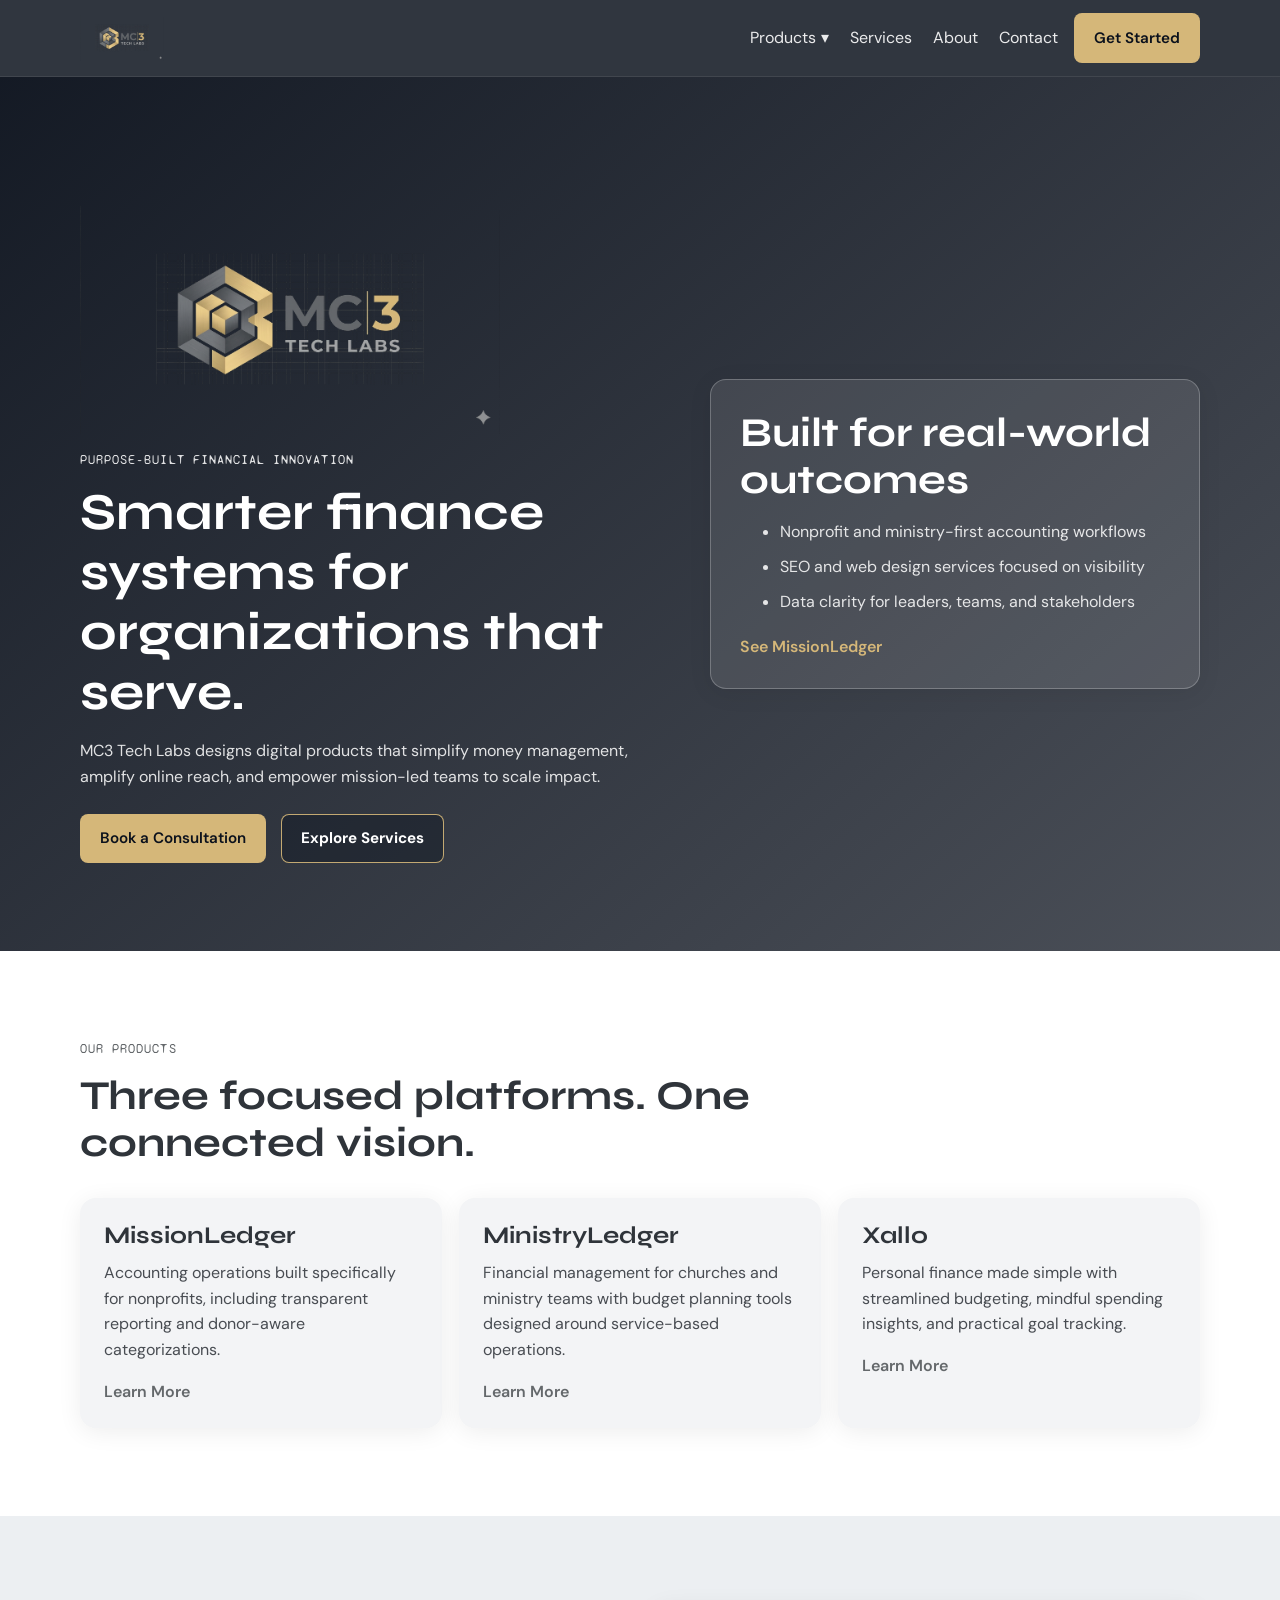
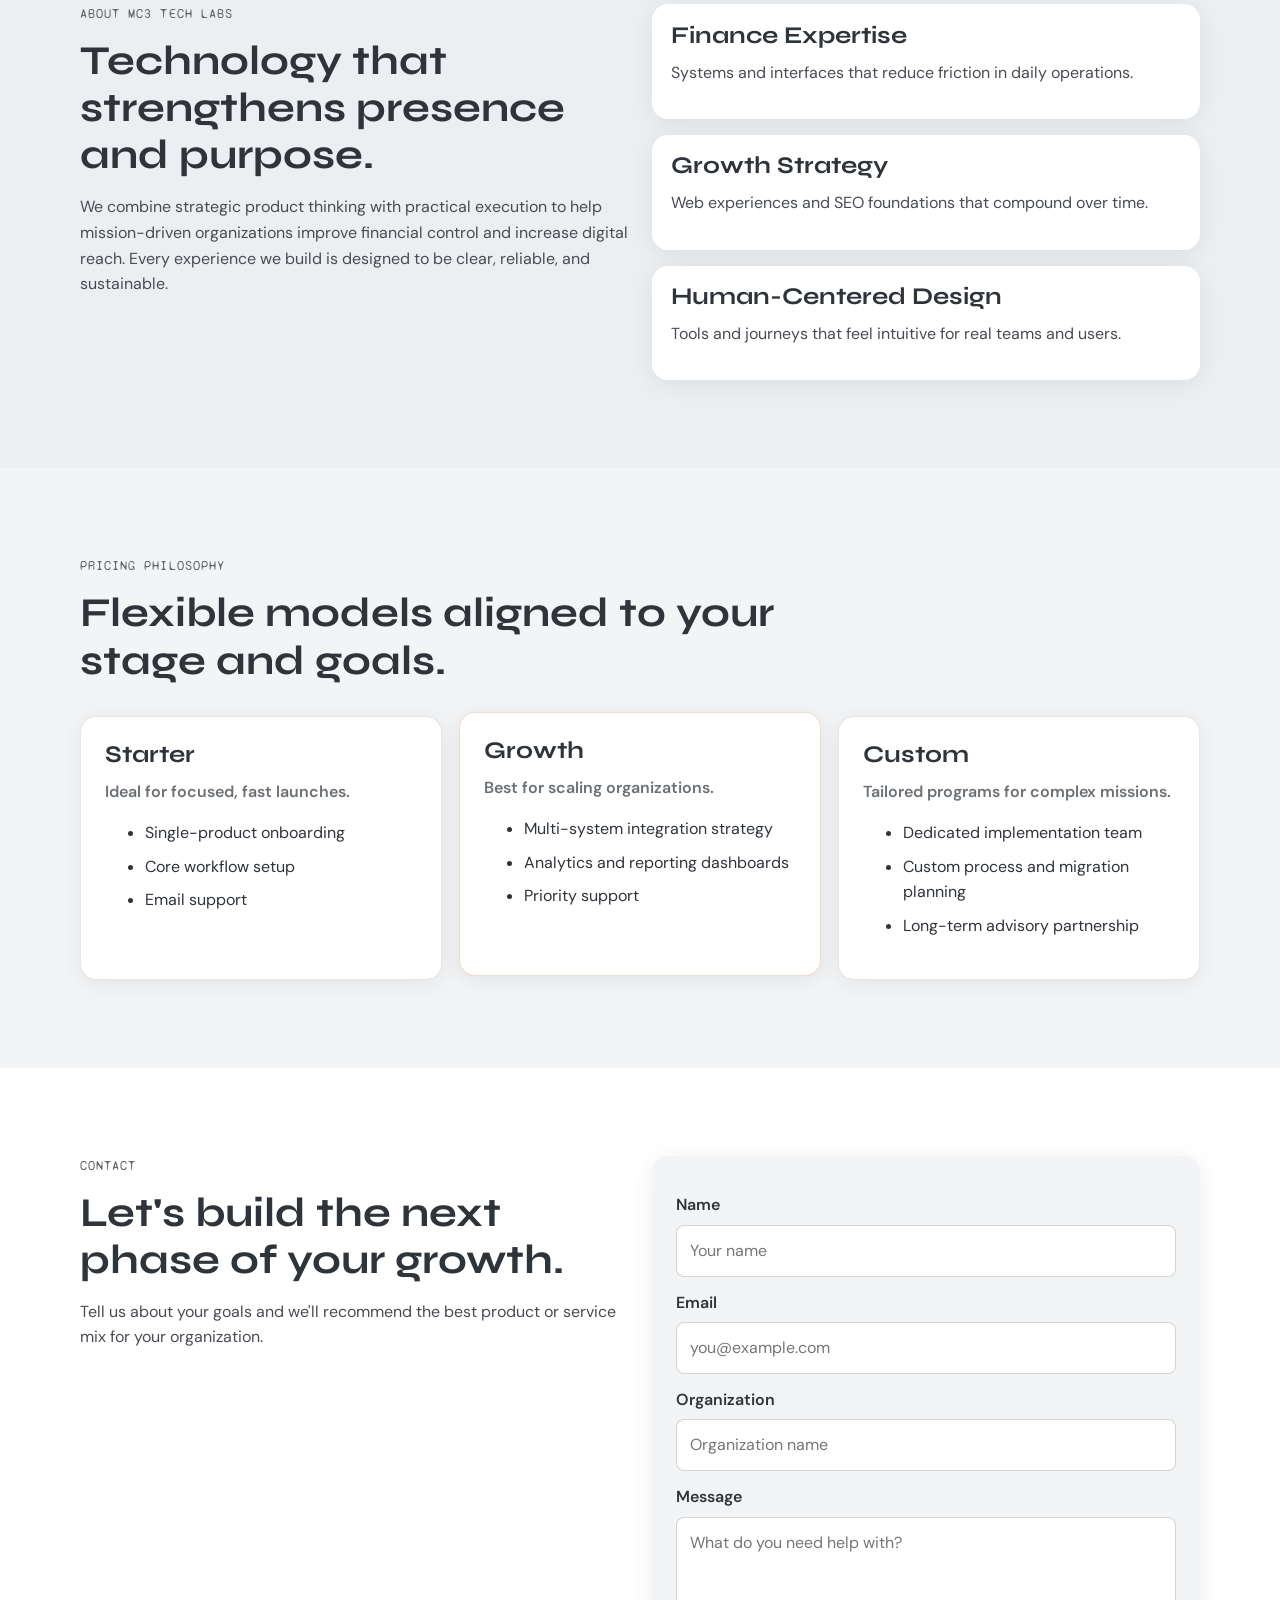
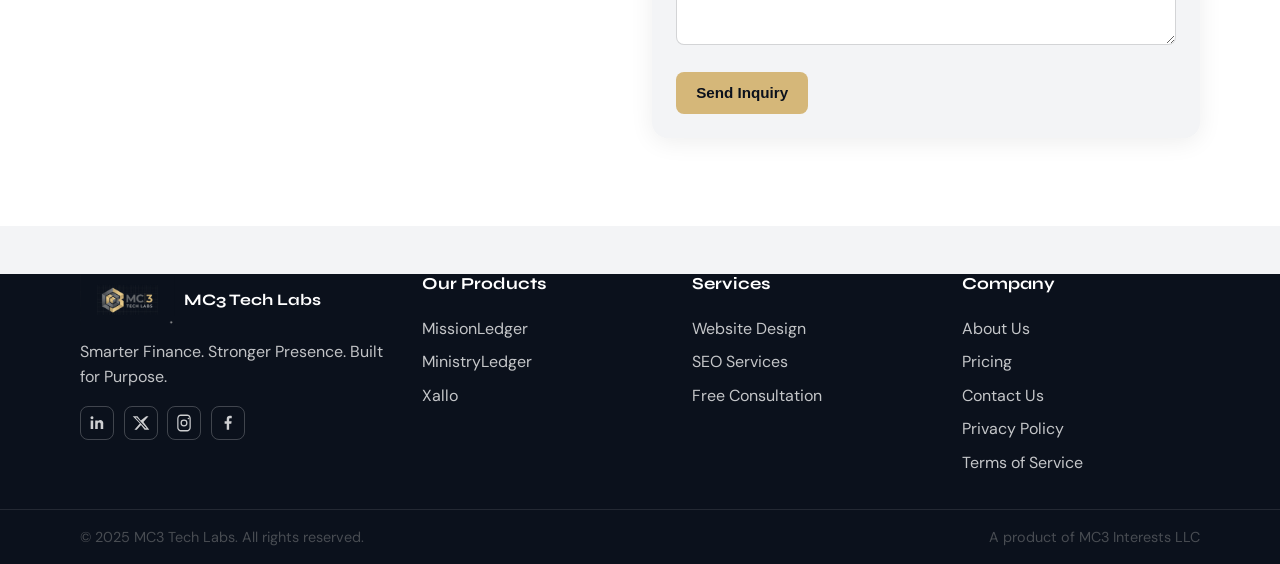
==== commit 65636d35: "Add hero logo and improve services button contrast Co-authored-by: Mancil Carroll <revmancil@hotmail" ====
--- a/index.html
+++ b/index.html
@@ -1,178 +1,183 @@
-<!DOCTYPE html>
-<html lang="en">
-<head>
-  <meta charset="UTF-8">
-  <meta name="viewport" content="width=device-width, initial-scale=1.0">
-  <title>MC3 Tech Labs | Purpose-Built Financial Technology</title>
-  <meta name="description" content="MC3 Tech Labs builds practical finance and growth software for nonprofits, churches, and purpose-driven teams.">
-  <link rel="stylesheet" href="./css/shared.css">
-  <link rel="stylesheet" href="./css/home.css">
-</head>
-<body data-page="home">
-  <div id="nav-root"></div>
-
-  <main>
-    <section class="home-hero section-pad">
-      <div class="container hero-grid">
-        <div class="hero-copy reveal">
-          <p class="eyebrow">Purpose-Built Financial Innovation</p>
-          <h1>Smarter finance systems for organizations that serve.</h1>
-          <p>
-            MC3 Tech Labs designs digital products that simplify money management,
-            amplify online reach, and empower mission-led teams to scale impact.
-          </p>
-          <div class="hero-actions">
-            <a class="btn btn-accent" href="/index.html#contact">Book a Consultation</a>
-            <a class="btn btn-outline" href="/services.html">Explore Services</a>
-          </div>
-        </div>
-        <div class="hero-card reveal">
-          <h2>Built for real-world outcomes</h2>
-          <ul>
-            <li>Nonprofit and ministry-first accounting workflows</li>
-            <li>SEO and web design services focused on visibility</li>
-            <li>Data clarity for leaders, teams, and stakeholders</li>
-          </ul>
-          <a href="/missionledger.html" class="hero-inline-link">See MissionLedger</a>
-        </div>
-      </div>
-    </section>
-
-    <section class="products section-pad" id="products">
-      <div class="container">
-        <div class="section-head reveal">
-          <p class="eyebrow">Our Products</p>
-          <h2>Three focused platforms. One connected vision.</h2>
-        </div>
-        <div class="product-grid">
-          <article class="product-card reveal">
-            <h3>MissionLedger</h3>
-            <p>
-              Accounting operations built specifically for nonprofits, including
-              transparent reporting and donor-aware categorizations.
-            </p>
-            <a href="/missionledger.html">Learn More</a>
-          </article>
-          <article class="product-card reveal">
-            <h3>MinistryLedger</h3>
-            <p>
-              Financial management for churches and ministry teams with budget
-              planning tools designed around service-based operations.
-            </p>
-            <a href="/ministryledger.html">Learn More</a>
-          </article>
-          <article class="product-card reveal">
-            <h3>Xallo</h3>
-            <p>
-              Personal finance made simple with streamlined budgeting, mindful
-              spending insights, and practical goal tracking.
-            </p>
-            <a href="/xallo.html">Learn More</a>
-          </article>
-        </div>
-      </div>
-    </section>
-
-    <section class="about section-pad" id="about">
-      <div class="container about-grid">
-        <div class="reveal">
-          <p class="eyebrow">About MC3 Tech Labs</p>
-          <h2>Technology that strengthens presence and purpose.</h2>
-          <p>
-            We combine strategic product thinking with practical execution to
-            help mission-driven organizations improve financial control and
-            increase digital reach. Every experience we build is designed to be
-            clear, reliable, and sustainable.
-          </p>
-        </div>
-        <div class="about-points reveal">
-          <div>
-            <h3>Finance Expertise</h3>
-            <p>Systems and interfaces that reduce friction in daily operations.</p>
-          </div>
-          <div>
-            <h3>Growth Strategy</h3>
-            <p>Web experiences and SEO foundations that compound over time.</p>
-          </div>
-          <div>
-            <h3>Human-Centered Design</h3>
-            <p>Tools and journeys that feel intuitive for real teams and users.</p>
-          </div>
-        </div>
-      </div>
-    </section>
-
-    <section class="pricing section-pad" id="pricing">
-      <div class="container">
-        <div class="section-head reveal">
-          <p class="eyebrow">Pricing Philosophy</p>
-          <h2>Flexible models aligned to your stage and goals.</h2>
-        </div>
-        <div class="pricing-grid">
-          <article class="pricing-card reveal">
-            <h3>Starter</h3>
-            <p class="price-label">Ideal for focused, fast launches.</p>
-            <ul>
-              <li>Single-product onboarding</li>
-              <li>Core workflow setup</li>
-              <li>Email support</li>
-            </ul>
-          </article>
-          <article class="pricing-card reveal featured">
-            <h3>Growth</h3>
-            <p class="price-label">Best for scaling organizations.</p>
-            <ul>
-              <li>Multi-system integration strategy</li>
-              <li>Analytics and reporting dashboards</li>
-              <li>Priority support</li>
-            </ul>
-          </article>
-          <article class="pricing-card reveal">
-            <h3>Custom</h3>
-            <p class="price-label">Tailored programs for complex missions.</p>
-            <ul>
-              <li>Dedicated implementation team</li>
-              <li>Custom process and migration planning</li>
-              <li>Long-term advisory partnership</li>
-            </ul>
-          </article>
-        </div>
-      </div>
-    </section>
-
-    <section class="contact section-pad" id="contact">
-      <div class="container contact-grid">
-        <div class="reveal">
-          <p class="eyebrow">Contact</p>
-          <h2>Let's build the next phase of your growth.</h2>
-          <p>
-            Tell us about your goals and we'll recommend the best product or
-            service mix for your organization.
-          </p>
-        </div>
-        <form class="contact-form reveal" action="#" method="post">
-          <label for="name">Name</label>
-          <input id="name" name="name" type="text" placeholder="Your name" required>
-
-          <label for="email">Email</label>
-          <input id="email" name="email" type="email" placeholder="you@example.com" required>
-
-          <label for="organization">Organization</label>
-          <input id="organization" name="organization" type="text" placeholder="Organization name">
-
-          <label for="message">Message</label>
-          <textarea id="message" name="message" rows="4" placeholder="What do you need help with?" required></textarea>
-
-          <button class="btn btn-accent" type="submit">Send Inquiry</button>
-        </form>
-      </div>
-    </section>
-  </main>
-
-  <div id="footer-root"></div>
-
-  <script src="./js/nav.js" defer></script>
-  <script src="./js/footer.js" defer></script>
-  <script src="./js/scroll.js" defer></script>
-</body>
-</html>
+<!DOCTYPE html>
+<html lang="en">
+<head>
+  <meta charset="UTF-8">
+  <meta name="viewport" content="width=device-width, initial-scale=1.0">
+  <title>MC3 Tech Labs | Purpose-Built Financial Technology</title>
+  <meta name="description" content="MC3 Tech Labs builds practical finance and growth software for nonprofits, churches, and purpose-driven teams.">
+  <link rel="stylesheet" href="./css/shared.css">
+  <link rel="stylesheet" href="./css/home.css">
+</head>
+<body data-page="home">
+  <div id="nav-root"></div>
+
+  <main>
+    <section class="home-hero section-pad">
+      <div class="container hero-grid">
+        <div class="hero-copy reveal">
+          <img
+            src="./assets/icons/MC3_Full_Logo_Transparent_Original.png"
+            alt="MC3 Tech Labs logo"
+            class="hero-brand-logo"
+          >
+          <p class="eyebrow">Purpose-Built Financial Innovation</p>
+          <h1>Smarter finance systems for organizations that serve.</h1>
+          <p>
+            MC3 Tech Labs designs digital products that simplify money management,
+            amplify online reach, and empower mission-led teams to scale impact.
+          </p>
+          <div class="hero-actions">
+            <a class="btn btn-accent" href="./index.html#contact">Book a Consultation</a>
+            <a class="btn btn-outline" href="./services.html">Explore Services</a>
+          </div>
+        </div>
+        <div class="hero-card reveal">
+          <h2>Built for real-world outcomes</h2>
+          <ul>
+            <li>Nonprofit and ministry-first accounting workflows</li>
+            <li>SEO and web design services focused on visibility</li>
+            <li>Data clarity for leaders, teams, and stakeholders</li>
+          </ul>
+          <a href="./missionledger.html" class="hero-inline-link">See MissionLedger</a>
+        </div>
+      </div>
+    </section>
+
+    <section class="products section-pad" id="products">
+      <div class="container">
+        <div class="section-head reveal">
+          <p class="eyebrow">Our Products</p>
+          <h2>Three focused platforms. One connected vision.</h2>
+        </div>
+        <div class="product-grid">
+          <article class="product-card reveal">
+            <h3>MissionLedger</h3>
+            <p>
+              Accounting operations built specifically for nonprofits, including
+              transparent reporting and donor-aware categorizations.
+            </p>
+            <a href="./missionledger.html">Learn More</a>
+          </article>
+          <article class="product-card reveal">
+            <h3>MinistryLedger</h3>
+            <p>
+              Financial management for churches and ministry teams with budget
+              planning tools designed around service-based operations.
+            </p>
+            <a href="./ministryledger.html">Learn More</a>
+          </article>
+          <article class="product-card reveal">
+            <h3>Xallo</h3>
+            <p>
+              Personal finance made simple with streamlined budgeting, mindful
+              spending insights, and practical goal tracking.
+            </p>
+            <a href="./xallo.html">Learn More</a>
+          </article>
+        </div>
+      </div>
+    </section>
+
+    <section class="about section-pad" id="about">
+      <div class="container about-grid">
+        <div class="reveal">
+          <p class="eyebrow">About MC3 Tech Labs</p>
+          <h2>Technology that strengthens presence and purpose.</h2>
+          <p>
+            We combine strategic product thinking with practical execution to
+            help mission-driven organizations improve financial control and
+            increase digital reach. Every experience we build is designed to be
+            clear, reliable, and sustainable.
+          </p>
+        </div>
+        <div class="about-points reveal">
+          <div>
+            <h3>Finance Expertise</h3>
+            <p>Systems and interfaces that reduce friction in daily operations.</p>
+          </div>
+          <div>
+            <h3>Growth Strategy</h3>
+            <p>Web experiences and SEO foundations that compound over time.</p>
+          </div>
+          <div>
+            <h3>Human-Centered Design</h3>
+            <p>Tools and journeys that feel intuitive for real teams and users.</p>
+          </div>
+        </div>
+      </div>
+    </section>
+
+    <section class="pricing section-pad" id="pricing">
+      <div class="container">
+        <div class="section-head reveal">
+          <p class="eyebrow">Pricing Philosophy</p>
+          <h2>Flexible models aligned to your stage and goals.</h2>
+        </div>
+        <div class="pricing-grid">
+          <article class="pricing-card reveal">
+            <h3>Starter</h3>
+            <p class="price-label">Ideal for focused, fast launches.</p>
+            <ul>
+              <li>Single-product onboarding</li>
+              <li>Core workflow setup</li>
+              <li>Email support</li>
+            </ul>
+          </article>
+          <article class="pricing-card reveal featured">
+            <h3>Growth</h3>
+            <p class="price-label">Best for scaling organizations.</p>
+            <ul>
+              <li>Multi-system integration strategy</li>
+              <li>Analytics and reporting dashboards</li>
+              <li>Priority support</li>
+            </ul>
+          </article>
+          <article class="pricing-card reveal">
+            <h3>Custom</h3>
+            <p class="price-label">Tailored programs for complex missions.</p>
+            <ul>
+              <li>Dedicated implementation team</li>
+              <li>Custom process and migration planning</li>
+              <li>Long-term advisory partnership</li>
+            </ul>
+          </article>
+        </div>
+      </div>
+    </section>
+
+    <section class="contact section-pad" id="contact">
+      <div class="container contact-grid">
+        <div class="reveal">
+          <p class="eyebrow">Contact</p>
+          <h2>Let's build the next phase of your growth.</h2>
+          <p>
+            Tell us about your goals and we'll recommend the best product or
+            service mix for your organization.
+          </p>
+        </div>
+        <form class="contact-form reveal" action="#" method="post">
+          <label for="name">Name</label>
+          <input id="name" name="name" type="text" placeholder="Your name" required>
+
+          <label for="email">Email</label>
+          <input id="email" name="email" type="email" placeholder="you@example.com" required>
+
+          <label for="organization">Organization</label>
+          <input id="organization" name="organization" type="text" placeholder="Organization name">
+
+          <label for="message">Message</label>
+          <textarea id="message" name="message" rows="4" placeholder="What do you need help with?" required></textarea>
+
+          <button class="btn btn-accent" type="submit">Send Inquiry</button>
+        </form>
+      </div>
+    </section>
+  </main>
+
+  <div id="footer-root"></div>
+
+  <script src="./js/nav.js" defer></script>
+  <script src="./js/footer.js" defer></script>
+  <script src="./js/scroll.js" defer></script>
+</body>
+</html>
--- a/css/shared.css
+++ b/css/shared.css
@@ -1,580 +1,580 @@
-@import url('https://fonts.googleapis.com/css2?family=Syne:wght@400;600;700;800&family=Syne+Mono&family=DM+Sans:wght@300;400;500;600&family=Cormorant+Garamond:wght@400;600;700&family=Source+Sans+3:wght@300;400;600&family=Space+Grotesk:wght@400;500;700&family=DM+Mono&display=swap');
-
-:root {
-  --color-primary: #0A2540;
-  --color-accent: #00C48C;
-  --color-highlight: #F5A623;
-  --color-indigo: #5B5EA6;
-  --color-bg: #F7F9FC;
-  --color-text: #1A1A2E;
-  --color-white: #FFFFFF;
-  --color-muted: #6B7280;
-
-  --font-display: "Syne", sans-serif;
-  --font-body: "DM Sans", sans-serif;
-  --font-mono: "Syne Mono", monospace;
-
-  --shadow-card: 0 4px 24px rgba(0, 0, 0, 0.07);
-  --shadow-card-hover: 0 20px 40px rgba(0, 0, 0, 0.13);
-  --radius-card: 16px;
-  --radius-btn: 8px;
-  --transition: all 0.3s ease;
-}
-
-*,
-*::before,
-*::after {
-  box-sizing: border-box;
-}
-
-html {
-  scroll-behavior: smooth;
-}
-
-body {
-  margin: 0;
-  font-family: var(--font-body);
-  color: var(--color-text);
-  background: var(--color-bg);
-  line-height: 1.6;
-}
-
-img {
-  max-width: 100%;
-  display: block;
-}
-
-a {
-  color: inherit;
-  text-decoration: none;
-}
-
-main {
-  overflow-x: clip;
-}
-
-.container {
-  width: min(1120px, 92%);
-  margin: 0 auto;
-}
-
-.section-pad {
-  padding: 5.5rem 0;
-}
-
-.eyebrow {
-  margin: 0 0 0.75rem;
-  font-family: var(--font-mono);
-  text-transform: uppercase;
-  letter-spacing: 0.08em;
-  color: var(--color-indigo);
-  font-size: 0.82rem;
-}
-
-h1,
-h2,
-h3 {
-  font-family: var(--font-display);
-  line-height: 1.15;
-  margin-top: 0;
-}
-
-h1 {
-  font-size: clamp(2rem, 4vw, 3.35rem);
-  margin-bottom: 1rem;
-}
-
-h2 {
-  font-size: clamp(1.75rem, 3.2vw, 2.6rem);
-  margin-bottom: 1rem;
-}
-
-h3 {
-  font-size: clamp(1.1rem, 2.1vw, 1.5rem);
-  margin-bottom: 0.65rem;
-}
-
-p {
-  margin-top: 0;
-  color: color-mix(in srgb, var(--color-text) 88%, white);
-}
-
-ul,
-ol {
-  margin-top: 0;
-}
-
-.btn {
-  display: inline-flex;
-  align-items: center;
-  justify-content: center;
-  gap: 0.45rem;
-  border-radius: var(--radius-btn);
-  padding: 0.72rem 1.2rem;
-  font-weight: 600;
-  font-size: 0.95rem;
-  border: 1px solid transparent;
-  cursor: pointer;
-  transition: var(--transition);
-}
-
-.btn-accent {
-  background: var(--color-accent);
-  color: var(--color-primary);
-}
-
-.btn-accent:hover {
-  transform: translateY(-1px);
-  box-shadow: 0 12px 24px rgba(0, 196, 140, 0.3);
-}
-
-.btn-outline {
-  border-color: rgba(10, 37, 64, 0.25);
-  color: var(--color-primary);
-  background: transparent;
-}
-
-.btn-outline:hover {
-  background: rgba(10, 37, 64, 0.08);
-}
-
-.section-head {
-  max-width: 760px;
-  margin-bottom: 2rem;
-}
-
-.card {
-  background: var(--color-white);
-  border-radius: var(--radius-card);
-  box-shadow: var(--shadow-card);
-  border: 1px solid rgba(10, 37, 64, 0.08);
-  transition: var(--transition);
-}
-
-.card:hover {
-  transform: translateY(-4px);
-  box-shadow: var(--shadow-card-hover);
-}
-
-.navbar {
-  position: sticky;
-  top: 0;
-  z-index: 1000;
-  width: 100%;
-  background: rgba(10, 37, 64, 0.84);
-  border-bottom: 1px solid rgba(255, 255, 255, 0.08);
-  transition: var(--transition);
-}
-
-.navbar.scrolled {
-  backdrop-filter: blur(12px);
-  background: rgba(10, 37, 64, 0.92);
-  box-shadow: 0 10px 30px rgba(7, 18, 32, 0.35);
-}
-
-.nav-inner {
-  width: min(1120px, 92%);
-  margin: 0 auto;
-  min-height: 76px;
-  display: flex;
-  align-items: center;
-  gap: 1rem;
-}
-
-.nav-logo {
-  display: inline-flex;
-  align-items: center;
-  gap: 0.55rem;
-  color: var(--color-white);
-  font-family: var(--font-display);
-  font-weight: 700;
-}
-
-.nav-logo svg {
-  width: 28px;
-  height: 28px;
-  color: var(--color-accent);
-}
-
-.nav-links {
-  margin: 0 0 0 auto;
-  list-style: none;
-  display: flex;
-  align-items: center;
-  gap: 1.3rem;
-  padding: 0;
-}
-
-.nav-link {
-  border: 0;
-  background: transparent;
-  color: rgba(255, 255, 255, 0.9);
-  font: inherit;
-  cursor: pointer;
-  position: relative;
-  display: inline-flex;
-  align-items: center;
-  gap: 0.35rem;
-  padding: 0.2rem 0;
-  transition: var(--transition);
-}
-
-.nav-link:hover {
-  color: var(--color-accent);
-}
-
-.nav-link.active {
-  color: var(--color-accent);
-  border-bottom: 2px solid var(--color-accent);
-}
-
-.nav-dropdown {
-  position: relative;
-}
-
-.chevron {
-  transition: transform 0.25s ease;
-}
-
-.nav-dropdown.open .chevron {
-  transform: rotate(180deg);
-}
-
-.dropdown-menu {
-  position: absolute;
-  top: calc(100% + 0.8rem);
-  left: 0;
-  width: 300px;
-  border-radius: 14px;
-  padding: 0.55rem;
-  background: var(--color-white);
-  box-shadow: 0 22px 48px rgba(10, 37, 64, 0.28);
-  border: 1px solid rgba(10, 37, 64, 0.08);
-  opacity: 0;
-  transform: translateY(-10px);
-  pointer-events: none;
-  transition: opacity 0.25s ease, transform 0.25s ease;
-}
-
-.nav-dropdown.open .dropdown-menu {
-  opacity: 1;
-  transform: translateY(0);
-  pointer-events: auto;
-}
-
-.dropdown-menu a {
-  display: grid;
-  gap: 0.2rem;
-  padding: 0.7rem 0.8rem;
-  border-radius: 10px;
-  transition: var(--transition);
-}
-
-.dropdown-menu a:hover,
-.dropdown-menu a.active {
-  background: rgba(91, 94, 166, 0.08);
-}
-
-.dropdown-menu a.active .dropdown-label {
-  color: var(--color-accent);
-}
-
-.dropdown-label {
-  font-weight: 700;
-  color: var(--color-primary);
-}
-
-.dropdown-sub {
-  color: var(--color-muted);
-  font-size: 0.88rem;
-}
-
-.hamburger {
-  display: none;
-  width: 44px;
-  height: 44px;
-  border: 0;
-  border-radius: 8px;
-  background: rgba(255, 255, 255, 0.12);
-  align-items: center;
-  justify-content: center;
-  flex-direction: column;
-  gap: 5px;
-  cursor: pointer;
-}
-
-.hamburger span {
-  width: 20px;
-  height: 2px;
-  background: var(--color-white);
-  border-radius: 4px;
-  transition: var(--transition);
-}
-
-.hamburger.is-active span:nth-child(1) {
-  transform: translateY(7px) rotate(45deg);
-}
-
-.hamburger.is-active span:nth-child(2) {
-  opacity: 0;
-}
-
-.hamburger.is-active span:nth-child(3) {
-  transform: translateY(-7px) rotate(-45deg);
-}
-
-.mobile-menu {
-  max-height: 0;
-  overflow: hidden;
-  opacity: 0;
-  transform: translateY(-8px);
-  transition: max-height 0.35s ease, opacity 0.3s ease, transform 0.3s ease;
-  background: rgba(10, 37, 64, 0.98);
-}
-
-.mobile-menu.menu-open {
-  max-height: 90vh;
-  opacity: 1;
-  transform: translateY(0);
-}
-
-.mobile-menu-inner {
-  width: min(1120px, 92%);
-  margin: 0 auto;
-  padding: 0.6rem 0 1rem;
-  display: grid;
-  gap: 0.45rem;
-}
-
-.mobile-link,
-.mobile-products-trigger {
-  color: rgba(255, 255, 255, 0.9);
-  padding: 0.72rem 0.3rem;
-  border-bottom: 1px solid rgba(255, 255, 255, 0.12);
-  font-weight: 500;
-  display: flex;
-  justify-content: space-between;
-  align-items: center;
-  transition: var(--transition);
-}
-
-.mobile-products-trigger {
-  border: 0;
-  background: transparent;
-  width: 100%;
-  font: inherit;
-  cursor: pointer;
-}
-
-.mobile-products-panel {
-  display: grid;
-  gap: 0.25rem;
-  max-height: 0;
-  overflow: hidden;
-  transition: max-height 0.28s ease;
-}
-
-.mobile-products.open .mobile-products-panel {
-  max-height: 260px;
-}
-
-.mobile-products.open .chevron {
-  transform: rotate(180deg);
-}
-
-.mobile-products-panel a {
-  color: rgba(255, 255, 255, 0.78);
-  padding: 0.55rem 0.65rem;
-  border-left: 2px solid rgba(255, 255, 255, 0.24);
-  margin-left: 0.25rem;
-  transition: var(--transition);
-}
-
-.mobile-link:hover,
-.mobile-products-trigger:hover,
-.mobile-products-panel a:hover,
-.mobile-link.active,
-.mobile-products-panel a.active {
-  color: var(--color-accent);
-}
-
-.site-footer {
-  background: var(--color-primary);
-  color: rgba(255, 255, 255, 0.75);
-  margin-top: 3rem;
-}
-
-.footer-inner {
-  width: min(1120px, 92%);
-  margin: 0 auto;
-  padding: 3.6rem 0 1.2rem;
-}
-
-.footer-grid {
-  display: grid;
-  grid-template-columns: 1.3fr repeat(3, 1fr);
-  gap: 2rem;
-}
-
-.footer-brand .nav-logo {
-  margin-bottom: 0.8rem;
-}
-
-.footer-brand p {
-  margin-bottom: 1rem;
-  color: rgba(255, 255, 255, 0.75);
-}
-
-.socials {
-  display: flex;
-  align-items: center;
-  gap: 0.6rem;
-}
-
-.socials a {
-  width: 34px;
-  height: 34px;
-  border-radius: 8px;
-  display: inline-flex;
-  align-items: center;
-  justify-content: center;
-  color: rgba(255, 255, 255, 0.8);
-  border: 1px solid rgba(255, 255, 255, 0.22);
-  transition: var(--transition);
-}
-
-.socials a svg {
-  width: 18px;
-  height: 18px;
-}
-
-.socials a:hover {
-  color: var(--color-accent);
-  border-color: var(--color-accent);
-  transform: translateY(-2px);
-}
-
-.footer-logo {
-  display: inline-flex;
-  align-items: center;
-  gap: 0.55rem;
-  color: var(--color-white);
-  font-family: var(--font-display);
-  font-weight: 700;
-  margin-bottom: 0.8rem;
-}
-
-.footer-logo svg {
-  width: 28px;
-  height: 28px;
-}
-
-.social-links {
-  display: flex;
-  align-items: center;
-  gap: 0.6rem;
-}
-
-.social-links a {
-  width: 34px;
-  height: 34px;
-  border-radius: 8px;
-  display: inline-flex;
-  align-items: center;
-  justify-content: center;
-  color: rgba(255, 255, 255, 0.8);
-  border: 1px solid rgba(255, 255, 255, 0.22);
-  transition: var(--transition);
-}
-
-.social-links a svg {
-  width: 18px;
-  height: 18px;
-  fill: currentColor;
-}
-
-.social-links a:hover {
-  color: var(--color-accent);
-  border-color: var(--color-accent);
-  transform: translateY(-2px);
-}
-
-.footer-col h3 {
-  color: var(--color-white);
-  margin-bottom: 0.9rem;
-  font-size: 1.05rem;
-}
-
-.footer-col ul {
-  list-style: none;
-  padding: 0;
-  margin: 0;
-  display: grid;
-  gap: 0.5rem;
-}
-
-.footer-col a {
-  color: rgba(255, 255, 255, 0.76);
-}
-
-.footer-col a:hover {
-  color: var(--color-accent);
-}
-
-.footer-bottom {
-  margin-top: 2.1rem;
-  padding-top: 1rem;
-  border-top: 1px solid rgba(255, 255, 255, 0.1);
-}
-
-.footer-bottom-inner {
-  display: flex;
-  flex-wrap: wrap;
-  justify-content: space-between;
-  gap: 0.5rem 1rem;
-  color: rgba(255, 255, 255, 0.66);
-  font-size: 0.9rem;
-}
-
-.footer-col {
-  display: grid;
-  align-content: start;
-  gap: 0.5rem;
-}
-
-.reveal {
-  opacity: 0;
-  transform: translateY(28px);
-  transition: opacity 0.55s ease, transform 0.55s ease;
-}
-
-.reveal.show {
-  opacity: 1;
-  transform: translateY(0);
-}
-
-@media (max-width: 960px) {
-  .nav-links,
-  .nav-inner > .btn-accent {
-    display: none;
-  }
-
-  .hamburger {
-    display: inline-flex;
-    margin-left: auto;
-  }
-
-  .footer-grid {
-    grid-template-columns: repeat(2, minmax(0, 1fr));
-  }
-}
-
-@media (max-width: 700px) {
-  .section-pad {
-    padding: 4.5rem 0;
-  }
-
-  .footer-grid {
-    grid-template-columns: 1fr;
-  }
-}
+@import url('https://fonts.googleapis.com/css2?family=Syne:wght@400;600;700;800&family=Syne+Mono&family=DM+Sans:wght@300;400;500;600&family=Cormorant+Garamond:wght@400;600;700&family=Source+Sans+3:wght@300;400;600&family=Space+Grotesk:wght@400;500;700&family=DM+Mono&display=swap');
+
+:root {
+  --color-primary: #0B111C;
+  --color-accent: #D5B779;
+  --color-highlight: #E0C080;
+  --color-indigo: #64686B;
+  --color-bg: #F3F4F6;
+  --color-text: #2F343A;
+  --color-white: #FFFFFF;
+  --color-muted: #6B7075;
+
+  --font-display: "Syne", sans-serif;
+  --font-body: "DM Sans", sans-serif;
+  --font-mono: "Syne Mono", monospace;
+
+  --shadow-card: 0 4px 24px rgba(0, 0, 0, 0.07);
+  --shadow-card-hover: 0 20px 40px rgba(0, 0, 0, 0.13);
+  --radius-card: 16px;
+  --radius-btn: 8px;
+  --transition: all 0.3s ease;
+}
+
+*,
+*::before,
+*::after {
+  box-sizing: border-box;
+}
+
+html {
+  scroll-behavior: smooth;
+}
+
+body {
+  margin: 0;
+  font-family: var(--font-body);
+  color: var(--color-text);
+  background: var(--color-bg);
+  line-height: 1.6;
+}
+
+img {
+  max-width: 100%;
+  display: block;
+}
+
+a {
+  color: inherit;
+  text-decoration: none;
+}
+
+main {
+  overflow-x: clip;
+}
+
+.container {
+  width: min(1120px, 92%);
+  margin: 0 auto;
+}
+
+.section-pad {
+  padding: 5.5rem 0;
+}
+
+.eyebrow {
+  margin: 0 0 0.75rem;
+  font-family: var(--font-mono);
+  text-transform: uppercase;
+  letter-spacing: 0.08em;
+  color: var(--color-indigo);
+  font-size: 0.82rem;
+}
+
+h1,
+h2,
+h3 {
+  font-family: var(--font-display);
+  line-height: 1.15;
+  margin-top: 0;
+}
+
+h1 {
+  font-size: clamp(2rem, 4vw, 3.35rem);
+  margin-bottom: 1rem;
+}
+
+h2 {
+  font-size: clamp(1.75rem, 3.2vw, 2.6rem);
+  margin-bottom: 1rem;
+}
+
+h3 {
+  font-size: clamp(1.1rem, 2.1vw, 1.5rem);
+  margin-bottom: 0.65rem;
+}
+
+p {
+  margin-top: 0;
+  color: color-mix(in srgb, var(--color-text) 88%, white);
+}
+
+ul,
+ol {
+  margin-top: 0;
+}
+
+.btn {
+  display: inline-flex;
+  align-items: center;
+  justify-content: center;
+  gap: 0.45rem;
+  border-radius: var(--radius-btn);
+  padding: 0.72rem 1.2rem;
+  font-weight: 600;
+  font-size: 0.95rem;
+  border: 1px solid transparent;
+  cursor: pointer;
+  transition: var(--transition);
+}
+
+.btn-accent {
+  background: var(--color-accent);
+  color: var(--color-primary);
+}
+
+.btn-accent:hover {
+  transform: translateY(-1px);
+  box-shadow: 0 12px 24px rgba(213, 183, 121, 0.3);
+}
+
+.btn-outline {
+  border-color: rgba(11, 17, 28, 0.25);
+  color: var(--color-primary);
+  background: transparent;
+}
+
+.btn-outline:hover {
+  background: rgba(11, 17, 28, 0.08);
+}
+
+.section-head {
+  max-width: 760px;
+  margin-bottom: 2rem;
+}
+
+.card {
+  background: var(--color-white);
+  border-radius: var(--radius-card);
+  box-shadow: var(--shadow-card);
+  border: 1px solid rgba(11, 17, 28, 0.08);
+  transition: var(--transition);
+}
+
+.card:hover {
+  transform: translateY(-4px);
+  box-shadow: var(--shadow-card-hover);
+}
+
+.navbar {
+  position: sticky;
+  top: 0;
+  z-index: 1000;
+  width: 100%;
+  background: rgba(11, 17, 28, 0.84);
+  border-bottom: 1px solid rgba(255, 255, 255, 0.08);
+  transition: var(--transition);
+}
+
+.navbar.scrolled {
+  backdrop-filter: blur(12px);
+  background: rgba(11, 17, 28, 0.92);
+  box-shadow: 0 10px 30px rgba(7, 18, 32, 0.35);
+}
+
+.nav-inner {
+  width: min(1120px, 92%);
+  margin: 0 auto;
+  min-height: 76px;
+  display: flex;
+  align-items: center;
+  gap: 1rem;
+}
+
+.nav-logo {
+  display: inline-flex;
+  align-items: center;
+  gap: 0.55rem;
+  color: var(--color-white);
+  font-family: var(--font-display);
+  font-weight: 700;
+}
+
+.brand-logo-img {
+  width: auto;
+  height: 46px;
+  object-fit: contain;
+}
+
+.nav-links {
+  margin: 0 0 0 auto;
+  list-style: none;
+  display: flex;
+  align-items: center;
+  gap: 1.3rem;
+  padding: 0;
+}
+
+.nav-link {
+  border: 0;
+  background: transparent;
+  color: rgba(255, 255, 255, 0.9);
+  font: inherit;
+  cursor: pointer;
+  position: relative;
+  display: inline-flex;
+  align-items: center;
+  gap: 0.35rem;
+  padding: 0.2rem 0;
+  transition: var(--transition);
+}
+
+.nav-link:hover {
+  color: var(--color-accent);
+}
+
+.nav-link.active {
+  color: var(--color-accent);
+  border-bottom: 2px solid var(--color-accent);
+}
+
+.nav-dropdown {
+  position: relative;
+}
+
+.chevron {
+  transition: transform 0.25s ease;
+}
+
+.nav-dropdown.open .chevron {
+  transform: rotate(180deg);
+}
+
+.dropdown-menu {
+  position: absolute;
+  top: calc(100% + 0.8rem);
+  left: 0;
+  width: 300px;
+  border-radius: 14px;
+  padding: 0.55rem;
+  background: var(--color-white);
+  box-shadow: 0 22px 48px rgba(11, 17, 28, 0.28);
+  border: 1px solid rgba(11, 17, 28, 0.08);
+  opacity: 0;
+  transform: translateY(-10px);
+  pointer-events: none;
+  transition: opacity 0.25s ease, transform 0.25s ease;
+}
+
+.nav-dropdown.open .dropdown-menu {
+  opacity: 1;
+  transform: translateY(0);
+  pointer-events: auto;
+}
+
+.dropdown-menu a {
+  display: grid;
+  gap: 0.2rem;
+  padding: 0.7rem 0.8rem;
+  border-radius: 10px;
+  transition: var(--transition);
+}
+
+.dropdown-menu a:hover,
+.dropdown-menu a.active {
+  background: rgba(100, 104, 107, 0.08);
+}
+
+.dropdown-menu a.active .dropdown-label {
+  color: var(--color-accent);
+}
+
+.dropdown-label {
+  font-weight: 700;
+  color: var(--color-primary);
+}
+
+.dropdown-sub {
+  color: var(--color-muted);
+  font-size: 0.88rem;
+}
+
+.hamburger {
+  display: none;
+  width: 44px;
+  height: 44px;
+  border: 0;
+  border-radius: 8px;
+  background: rgba(255, 255, 255, 0.12);
+  align-items: center;
+  justify-content: center;
+  flex-direction: column;
+  gap: 5px;
+  cursor: pointer;
+}
+
+.hamburger span {
+  width: 20px;
+  height: 2px;
+  background: var(--color-white);
+  border-radius: 4px;
+  transition: var(--transition);
+}
+
+.hamburger.is-active span:nth-child(1) {
+  transform: translateY(7px) rotate(45deg);
+}
+
+.hamburger.is-active span:nth-child(2) {
+  opacity: 0;
+}
+
+.hamburger.is-active span:nth-child(3) {
+  transform: translateY(-7px) rotate(-45deg);
+}
+
+.mobile-menu {
+  max-height: 0;
+  overflow: hidden;
+  opacity: 0;
+  transform: translateY(-8px);
+  transition: max-height 0.35s ease, opacity 0.3s ease, transform 0.3s ease;
+  background: rgba(11, 17, 28, 0.98);
+}
+
+.mobile-menu.menu-open {
+  max-height: 90vh;
+  opacity: 1;
+  transform: translateY(0);
+}
+
+.mobile-menu-inner {
+  width: min(1120px, 92%);
+  margin: 0 auto;
+  padding: 0.6rem 0 1rem;
+  display: grid;
+  gap: 0.45rem;
+}
+
+.mobile-link,
+.mobile-products-trigger {
+  color: rgba(255, 255, 255, 0.9);
+  padding: 0.72rem 0.3rem;
+  border-bottom: 1px solid rgba(255, 255, 255, 0.12);
+  font-weight: 500;
+  display: flex;
+  justify-content: space-between;
+  align-items: center;
+  transition: var(--transition);
+}
+
+.mobile-products-trigger {
+  border: 0;
+  background: transparent;
+  width: 100%;
+  font: inherit;
+  cursor: pointer;
+}
+
+.mobile-products-panel {
+  display: grid;
+  gap: 0.25rem;
+  max-height: 0;
+  overflow: hidden;
+  transition: max-height 0.28s ease;
+}
+
+.mobile-products.open .mobile-products-panel {
+  max-height: 260px;
+}
+
+.mobile-products.open .chevron {
+  transform: rotate(180deg);
+}
+
+.mobile-products-panel a {
+  color: rgba(255, 255, 255, 0.78);
+  padding: 0.55rem 0.65rem;
+  border-left: 2px solid rgba(255, 255, 255, 0.24);
+  margin-left: 0.25rem;
+  transition: var(--transition);
+}
+
+.mobile-link:hover,
+.mobile-products-trigger:hover,
+.mobile-products-panel a:hover,
+.mobile-link.active,
+.mobile-products-panel a.active {
+  color: var(--color-accent);
+}
+
+.site-footer {
+  background: var(--color-primary);
+  color: rgba(255, 255, 255, 0.75);
+  margin-top: 3rem;
+}
+
+.footer-inner {
+  width: min(1120px, 92%);
+  margin: 0 auto;
+  padding: 3.6rem 0 1.2rem;
+}
+
+.footer-grid {
+  display: grid;
+  grid-template-columns: 1.3fr repeat(3, 1fr);
+  gap: 2rem;
+}
+
+.footer-brand .nav-logo {
+  margin-bottom: 0.8rem;
+}
+
+.footer-brand p {
+  margin-bottom: 1rem;
+  color: rgba(255, 255, 255, 0.75);
+}
+
+.socials {
+  display: flex;
+  align-items: center;
+  gap: 0.6rem;
+}
+
+.socials a {
+  width: 34px;
+  height: 34px;
+  border-radius: 8px;
+  display: inline-flex;
+  align-items: center;
+  justify-content: center;
+  color: rgba(255, 255, 255, 0.8);
+  border: 1px solid rgba(255, 255, 255, 0.22);
+  transition: var(--transition);
+}
+
+.socials a svg {
+  width: 18px;
+  height: 18px;
+}
+
+.socials a:hover {
+  color: var(--color-accent);
+  border-color: var(--color-accent);
+  transform: translateY(-2px);
+}
+
+.footer-logo {
+  display: inline-flex;
+  align-items: center;
+  gap: 0.55rem;
+  color: var(--color-white);
+  font-family: var(--font-display);
+  font-weight: 700;
+  margin-bottom: 0.8rem;
+}
+
+.footer-logo .brand-logo-img {
+  width: auto;
+  height: 52px;
+}
+
+.social-links {
+  display: flex;
+  align-items: center;
+  gap: 0.6rem;
+}
+
+.social-links a {
+  width: 34px;
+  height: 34px;
+  border-radius: 8px;
+  display: inline-flex;
+  align-items: center;
+  justify-content: center;
+  color: rgba(255, 255, 255, 0.8);
+  border: 1px solid rgba(255, 255, 255, 0.22);
+  transition: var(--transition);
+}
+
+.social-links a svg {
+  width: 18px;
+  height: 18px;
+  fill: currentColor;
+}
+
+.social-links a:hover {
+  color: var(--color-accent);
+  border-color: var(--color-accent);
+  transform: translateY(-2px);
+}
+
+.footer-col h3 {
+  color: var(--color-white);
+  margin-bottom: 0.9rem;
+  font-size: 1.05rem;
+}
+
+.footer-col ul {
+  list-style: none;
+  padding: 0;
+  margin: 0;
+  display: grid;
+  gap: 0.5rem;
+}
+
+.footer-col a {
+  color: rgba(255, 255, 255, 0.76);
+}
+
+.footer-col a:hover {
+  color: var(--color-accent);
+}
+
+.footer-bottom {
+  margin-top: 2.1rem;
+  padding-top: 1rem;
+  border-top: 1px solid rgba(255, 255, 255, 0.1);
+}
+
+.footer-bottom-inner {
+  display: flex;
+  flex-wrap: wrap;
+  justify-content: space-between;
+  gap: 0.5rem 1rem;
+  color: rgba(255, 255, 255, 0.66);
+  font-size: 0.9rem;
+}
+
+.footer-col {
+  display: grid;
+  align-content: start;
+  gap: 0.5rem;
+}
+
+.reveal {
+  opacity: 0;
+  transform: translateY(28px);
+  transition: opacity 0.55s ease, transform 0.55s ease;
+}
+
+.reveal.show {
+  opacity: 1;
+  transform: translateY(0);
+}
+
+@media (max-width: 960px) {
+  .nav-links,
+  .nav-inner > .btn-accent {
+    display: none;
+  }
+
+  .hamburger {
+    display: inline-flex;
+    margin-left: auto;
+  }
+
+  .footer-grid {
+    grid-template-columns: repeat(2, minmax(0, 1fr));
+  }
+}
+
+@media (max-width: 700px) {
+  .section-pad {
+    padding: 4.5rem 0;
+  }
+
+  .footer-grid {
+    grid-template-columns: 1fr;
+  }
+}
--- a/css/home.css
+++ b/css/home.css
@@ -1,194 +1,213 @@
-.home-hero {
-  padding-top: 8rem;
-  background: linear-gradient(140deg, rgba(10, 37, 64, 0.96), rgba(10, 37, 64, 0.72));
-  color: var(--color-white);
-}
-
-.hero-grid {
-  display: grid;
-  grid-template-columns: 1.1fr 0.9fr;
-  gap: 2rem;
-  align-items: center;
-}
-
-.hero-copy h1 {
-  font-size: clamp(2rem, 5vw, 3.25rem);
-}
-
-.hero-copy p {
-  color: rgba(255, 255, 255, 0.86);
-  margin-top: 1rem;
-}
-
-.hero-actions {
-  display: flex;
-  gap: 0.9rem;
-  flex-wrap: wrap;
-  margin-top: 1.5rem;
-}
-
-.hero-card {
-  background: rgba(255, 255, 255, 0.1);
-  border: 1px solid rgba(255, 255, 255, 0.24);
-  border-radius: var(--radius-card);
-  padding: 1.8rem;
-  box-shadow: var(--shadow-card);
-}
-
-.hero-card h2 {
-  color: var(--color-white);
-}
-
-.hero-card ul {
-  margin: 1rem 0 1.2rem;
-}
-
-.hero-card li {
-  margin: 0.6rem 0;
-  color: rgba(255, 255, 255, 0.86);
-}
-
-.hero-inline-link {
-  color: var(--color-accent);
-  font-weight: 600;
-}
-
-.products {
-  background: var(--color-white);
-}
-
-.product-grid {
-  display: grid;
-  grid-template-columns: repeat(3, minmax(0, 1fr));
-  gap: 1.1rem;
-}
-
-.product-card {
-  background: var(--color-bg);
-  border-radius: var(--radius-card);
-  box-shadow: var(--shadow-card);
-  padding: 1.5rem;
-  transition: var(--transition);
-}
-
-.product-card:hover {
-  transform: translateY(-5px);
-  box-shadow: var(--shadow-card-hover);
-}
-
-.product-card a {
-  font-weight: 600;
-  color: var(--color-indigo);
-}
-
-.about {
-  background: #eff3fb;
-}
-
-.about-grid {
-  display: grid;
-  grid-template-columns: 1fr 1fr;
-  gap: 1.5rem;
-}
-
-.about-points {
-  display: grid;
-  gap: 1rem;
-}
-
-.about-points div {
-  background: var(--color-white);
-  border-radius: var(--radius-card);
-  box-shadow: var(--shadow-card);
-  padding: 1.1rem 1.2rem;
-}
-
-.pricing-grid {
-  display: grid;
-  grid-template-columns: repeat(3, minmax(0, 1fr));
-  gap: 1.1rem;
-}
-
-.pricing-card {
-  padding: 1.5rem;
-  border-radius: var(--radius-card);
-  border: 1px solid rgba(10, 37, 64, 0.1);
-  background: var(--color-white);
-  box-shadow: var(--shadow-card);
-}
-
-.pricing-card.featured {
-  border-color: rgba(0, 196, 140, 0.44);
-  transform: translateY(-4px);
-}
-
-.price-label {
-  font-weight: 600;
-  color: var(--color-muted);
-}
-
-.pricing-card ul {
-  margin-top: 0.9rem;
-}
-
-.pricing-card li {
-  margin: 0.5rem 0;
-}
-
-.contact {
-  background: var(--color-white);
-}
-
-.contact-grid {
-  display: grid;
-  grid-template-columns: 1fr 1fr;
-  gap: 1.5rem;
-}
-
-.contact-form {
-  background: var(--color-bg);
-  border-radius: var(--radius-card);
-  box-shadow: var(--shadow-card);
-  padding: 1.5rem;
-}
-
-.contact-form label {
-  display: block;
-  font-weight: 600;
-  margin-top: 0.8rem;
-}
-
-.contact-form input,
-.contact-form textarea {
-  width: 100%;
-  margin-top: 0.45rem;
-  border: 1px solid rgba(10, 37, 64, 0.18);
-  border-radius: var(--radius-btn);
-  padding: 0.75rem 0.8rem;
-  font: inherit;
-  color: inherit;
-  background: var(--color-white);
-}
-
-.contact-form .btn {
-  margin-top: 1.2rem;
-}
-
-@media (max-width: 980px) {
-  .hero-grid,
-  .about-grid,
-  .pricing-grid,
-  .contact-grid {
-    grid-template-columns: 1fr;
-  }
-
-  .product-grid {
-    grid-template-columns: repeat(2, minmax(0, 1fr));
-  }
-}
-
-@media (max-width: 640px) {
-  .product-grid {
-    grid-template-columns: 1fr;
-  }
-}
+.home-hero {
+  padding-top: 8rem;
+  background: linear-gradient(140deg, rgba(11, 17, 28, 0.96), rgba(11, 17, 28, 0.72));
+  color: var(--color-white);
+}
+
+.hero-grid {
+  display: grid;
+  grid-template-columns: 1.1fr 0.9fr;
+  gap: 2rem;
+  align-items: center;
+}
+
+.hero-copy h1 {
+  font-size: clamp(2rem, 5vw, 3.25rem);
+}
+
+.hero-brand-logo {
+  width: min(420px, 88%);
+  height: auto;
+  margin: 0 0 1rem;
+}
+
+.hero-copy p {
+  color: rgba(255, 255, 255, 0.86);
+  margin-top: 1rem;
+}
+
+.hero-actions {
+  display: flex;
+  gap: 0.9rem;
+  flex-wrap: wrap;
+  margin-top: 1.5rem;
+}
+
+.home-hero .btn-outline {
+  border-color: rgba(213, 183, 121, 0.9);
+  color: #FFFFFF;
+  background: rgba(11, 17, 28, 0.36);
+  font-weight: 700;
+}
+
+.home-hero .btn-outline:hover {
+  background: rgba(213, 183, 121, 0.2);
+  border-color: #E0C080;
+  color: #FFFFFF;
+}
+
+.hero-card {
+  background: rgba(255, 255, 255, 0.1);
+  border: 1px solid rgba(255, 255, 255, 0.24);
+  border-radius: var(--radius-card);
+  padding: 1.8rem;
+  box-shadow: var(--shadow-card);
+}
+
+.hero-card h2 {
+  color: var(--color-white);
+}
+
+.hero-card ul {
+  margin: 1rem 0 1.2rem;
+}
+
+.hero-card li {
+  margin: 0.6rem 0;
+  color: rgba(255, 255, 255, 0.86);
+}
+
+.hero-inline-link {
+  color: var(--color-accent);
+  font-weight: 600;
+}
+
+.products {
+  background: var(--color-white);
+}
+
+.product-grid {
+  display: grid;
+  grid-template-columns: repeat(3, minmax(0, 1fr));
+  gap: 1.1rem;
+}
+
+.product-card {
+  background: var(--color-bg);
+  border-radius: var(--radius-card);
+  box-shadow: var(--shadow-card);
+  padding: 1.5rem;
+  transition: var(--transition);
+}
+
+.product-card:hover {
+  transform: translateY(-5px);
+  box-shadow: var(--shadow-card-hover);
+}
+
+.product-card a {
+  font-weight: 600;
+  color: var(--color-indigo);
+}
+
+.about {
+  background: #ECEFF2;
+}
+
+.about-grid {
+  display: grid;
+  grid-template-columns: 1fr 1fr;
+  gap: 1.5rem;
+}
+
+.about-points {
+  display: grid;
+  gap: 1rem;
+}
+
+.about-points div {
+  background: var(--color-white);
+  border-radius: var(--radius-card);
+  box-shadow: var(--shadow-card);
+  padding: 1.1rem 1.2rem;
+}
+
+.pricing-grid {
+  display: grid;
+  grid-template-columns: repeat(3, minmax(0, 1fr));
+  gap: 1.1rem;
+}
+
+.pricing-card {
+  padding: 1.5rem;
+  border-radius: var(--radius-card);
+  border: 1px solid rgba(11, 17, 28, 0.1);
+  background: var(--color-white);
+  box-shadow: var(--shadow-card);
+}
+
+.pricing-card.featured {
+  border-color: rgba(213, 183, 121, 0.44);
+  transform: translateY(-4px);
+}
+
+.price-label {
+  font-weight: 600;
+  color: var(--color-muted);
+}
+
+.pricing-card ul {
+  margin-top: 0.9rem;
+}
+
+.pricing-card li {
+  margin: 0.5rem 0;
+}
+
+.contact {
+  background: var(--color-white);
+}
+
+.contact-grid {
+  display: grid;
+  grid-template-columns: 1fr 1fr;
+  gap: 1.5rem;
+}
+
+.contact-form {
+  background: var(--color-bg);
+  border-radius: var(--radius-card);
+  box-shadow: var(--shadow-card);
+  padding: 1.5rem;
+}
+
+.contact-form label {
+  display: block;
+  font-weight: 600;
+  margin-top: 0.8rem;
+}
+
+.contact-form input,
+.contact-form textarea {
+  width: 100%;
+  margin-top: 0.45rem;
+  border: 1px solid rgba(11, 17, 28, 0.18);
+  border-radius: var(--radius-btn);
+  padding: 0.75rem 0.8rem;
+  font: inherit;
+  color: inherit;
+  background: var(--color-white);
+}
+
+.contact-form .btn {
+  margin-top: 1.2rem;
+}
+
+@media (max-width: 980px) {
+  .hero-grid,
+  .about-grid,
+  .pricing-grid,
+  .contact-grid {
+    grid-template-columns: 1fr;
+  }
+
+  .product-grid {
+    grid-template-columns: repeat(2, minmax(0, 1fr));
+  }
+}
+
+@media (max-width: 640px) {
+  .product-grid {
+    grid-template-columns: 1fr;
+  }
+}
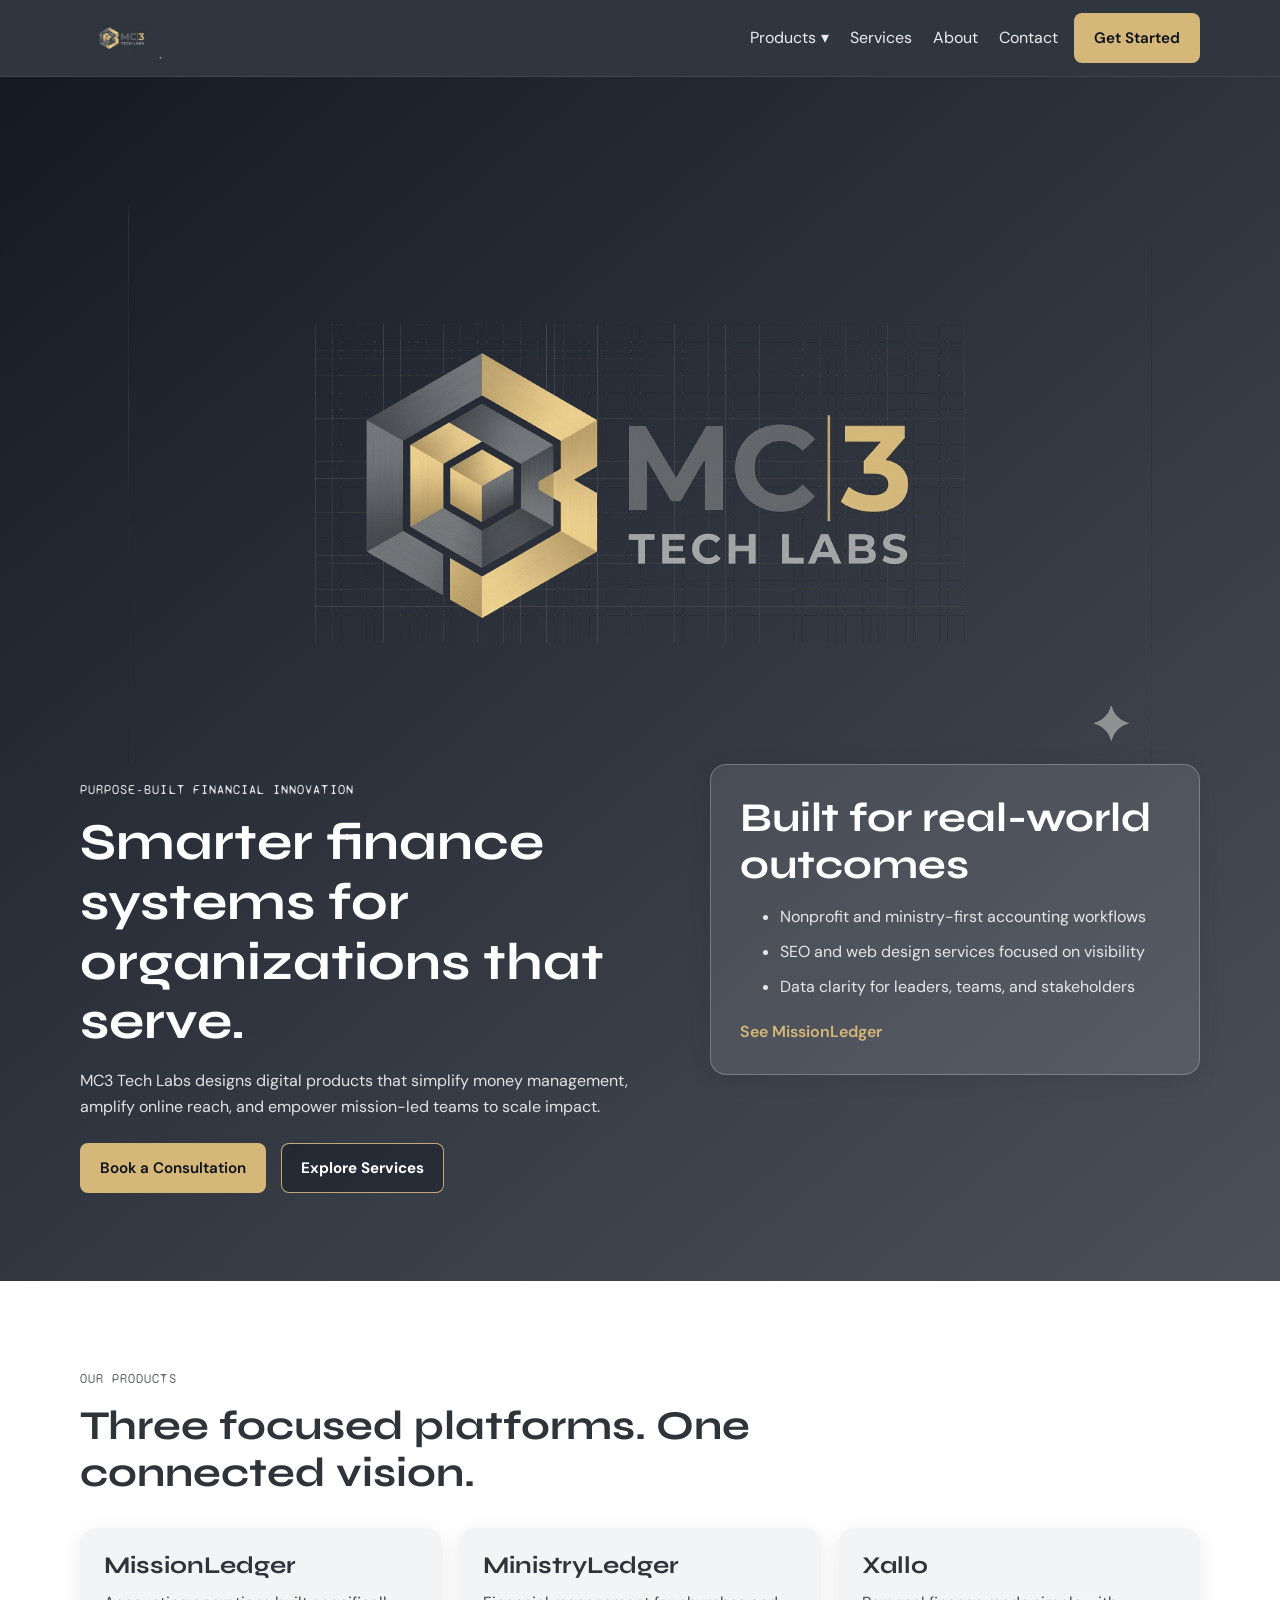
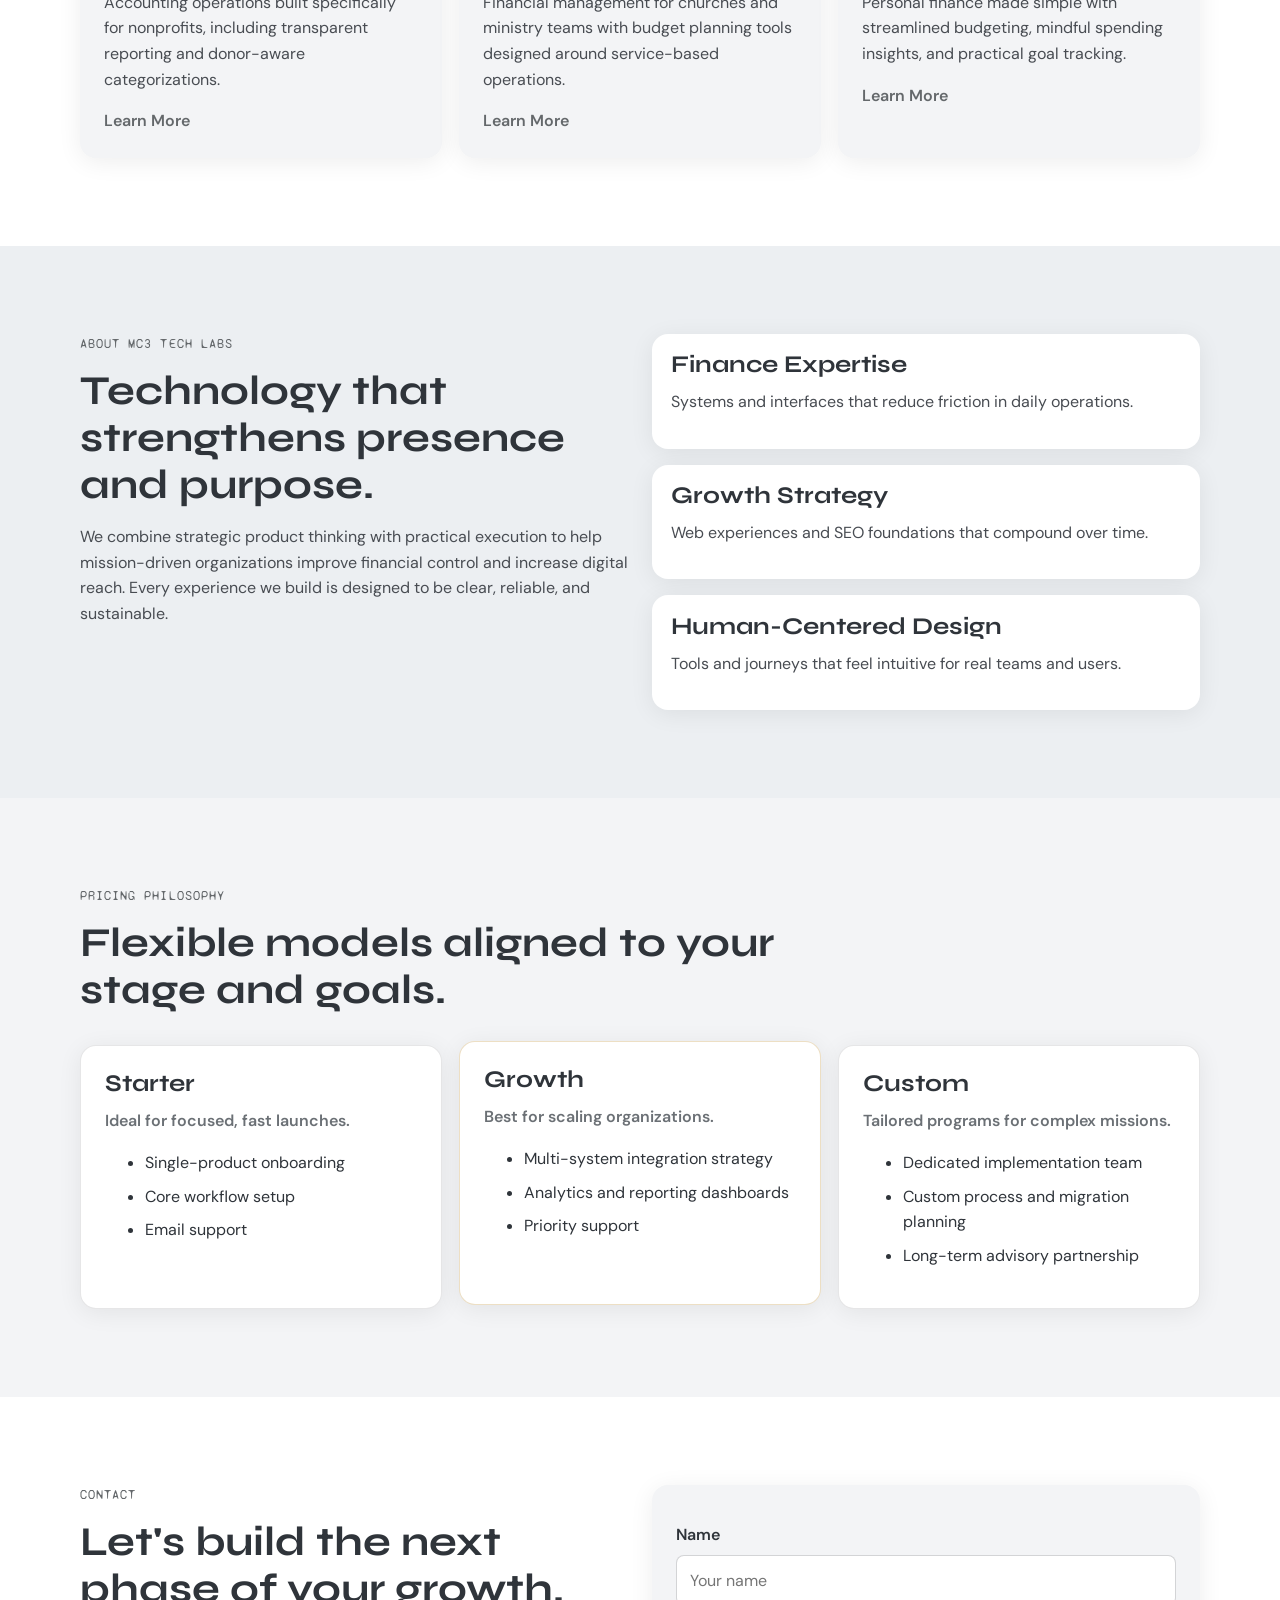
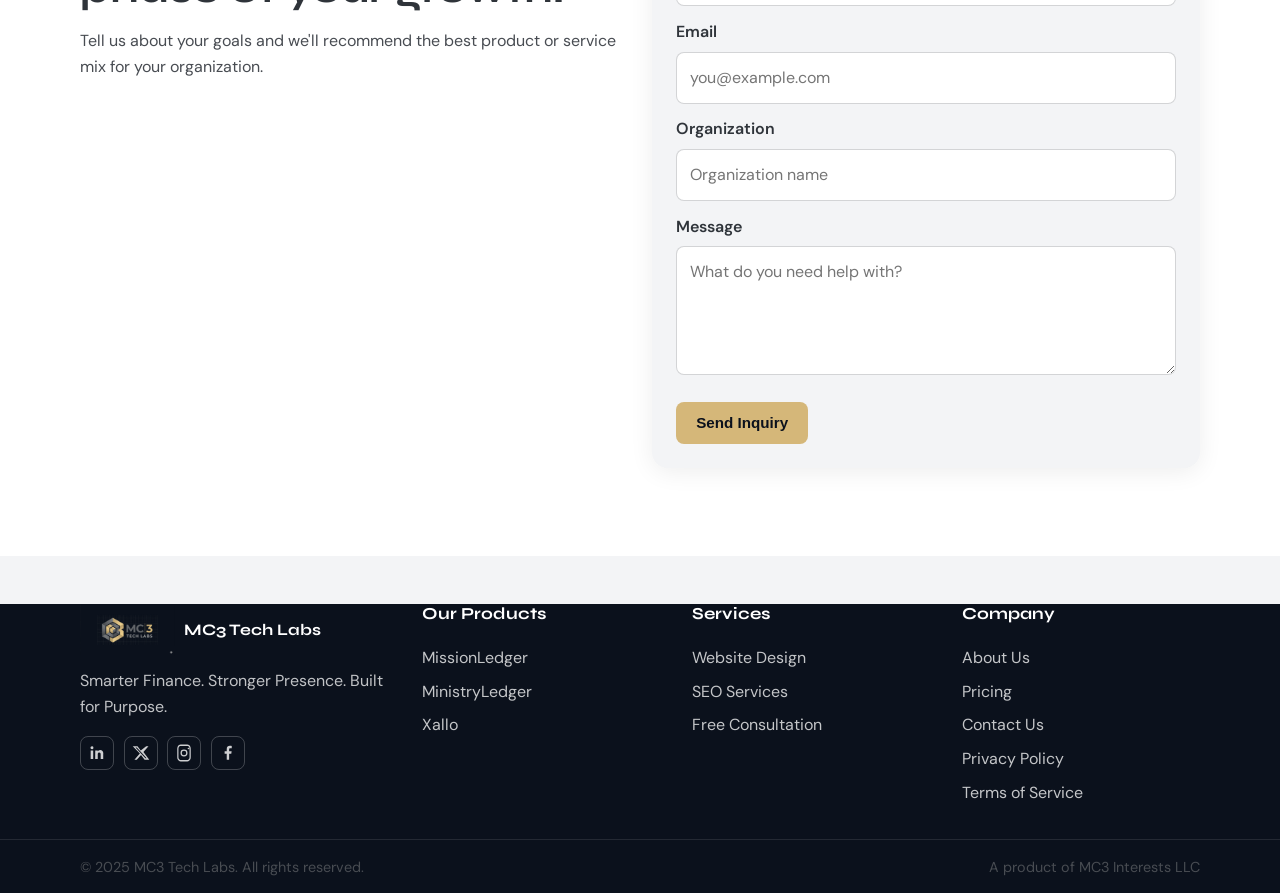
==== commit e1acb523: "Center hero logo above both columns and align hero rows Co-authored-by: Mancil Carroll <revmancil@ho" ====
--- a/index.html
+++ b/index.html
@@ -13,13 +13,16 @@
 
   <main>
     <section class="home-hero section-pad">
-      <div class="container hero-grid">
-        <div class="hero-copy reveal">
+      <div class="container">
+        <div class="hero-brand-wrap reveal">
           <img
             src="./assets/icons/MC3_Full_Logo_Transparent_Original.png"
             alt="MC3 Tech Labs logo"
             class="hero-brand-logo"
           >
+        </div>
+        <div class="hero-grid">
+          <div class="hero-copy reveal">
           <p class="eyebrow">Purpose-Built Financial Innovation</p>
           <h1>Smarter finance systems for organizations that serve.</h1>
           <p>
@@ -30,15 +33,16 @@
             <a class="btn btn-accent" href="./index.html#contact">Book a Consultation</a>
             <a class="btn btn-outline" href="./services.html">Explore Services</a>
           </div>
-        </div>
-        <div class="hero-card reveal">
-          <h2>Built for real-world outcomes</h2>
-          <ul>
-            <li>Nonprofit and ministry-first accounting workflows</li>
-            <li>SEO and web design services focused on visibility</li>
-            <li>Data clarity for leaders, teams, and stakeholders</li>
-          </ul>
-          <a href="./missionledger.html" class="hero-inline-link">See MissionLedger</a>
+          </div>
+          <div class="hero-card reveal">
+            <h2>Built for real-world outcomes</h2>
+            <ul>
+              <li>Nonprofit and ministry-first accounting workflows</li>
+              <li>SEO and web design services focused on visibility</li>
+              <li>Data clarity for leaders, teams, and stakeholders</li>
+            </ul>
+            <a href="./missionledger.html" class="hero-inline-link">See MissionLedger</a>
+          </div>
         </div>
       </div>
     </section>
--- a/css/home.css
+++ b/css/home.css
@@ -4,21 +4,27 @@
   color: var(--color-white);
 }
 
+.hero-brand-wrap {
+  display: flex;
+  justify-content: center;
+}
+
+.hero-top-logo {
+  display: block;
+  width: min(460px, 92%);
+  height: auto;
+  margin: 0 auto 2rem;
+}
+
 .hero-grid {
   display: grid;
   grid-template-columns: 1.1fr 0.9fr;
   gap: 2rem;
-  align-items: center;
+  align-items: start;
 }
 
 .hero-copy h1 {
   font-size: clamp(2rem, 5vw, 3.25rem);
-}
-
-.hero-brand-logo {
-  width: min(420px, 88%);
-  height: auto;
-  margin: 0 0 1rem;
 }
 
 .hero-copy p {
@@ -204,6 +210,10 @@
   .product-grid {
     grid-template-columns: repeat(2, minmax(0, 1fr));
   }
+
+  .hero-top-logo {
+    margin-bottom: 1.4rem;
+  }
 }
 
 @media (max-width: 640px) {
